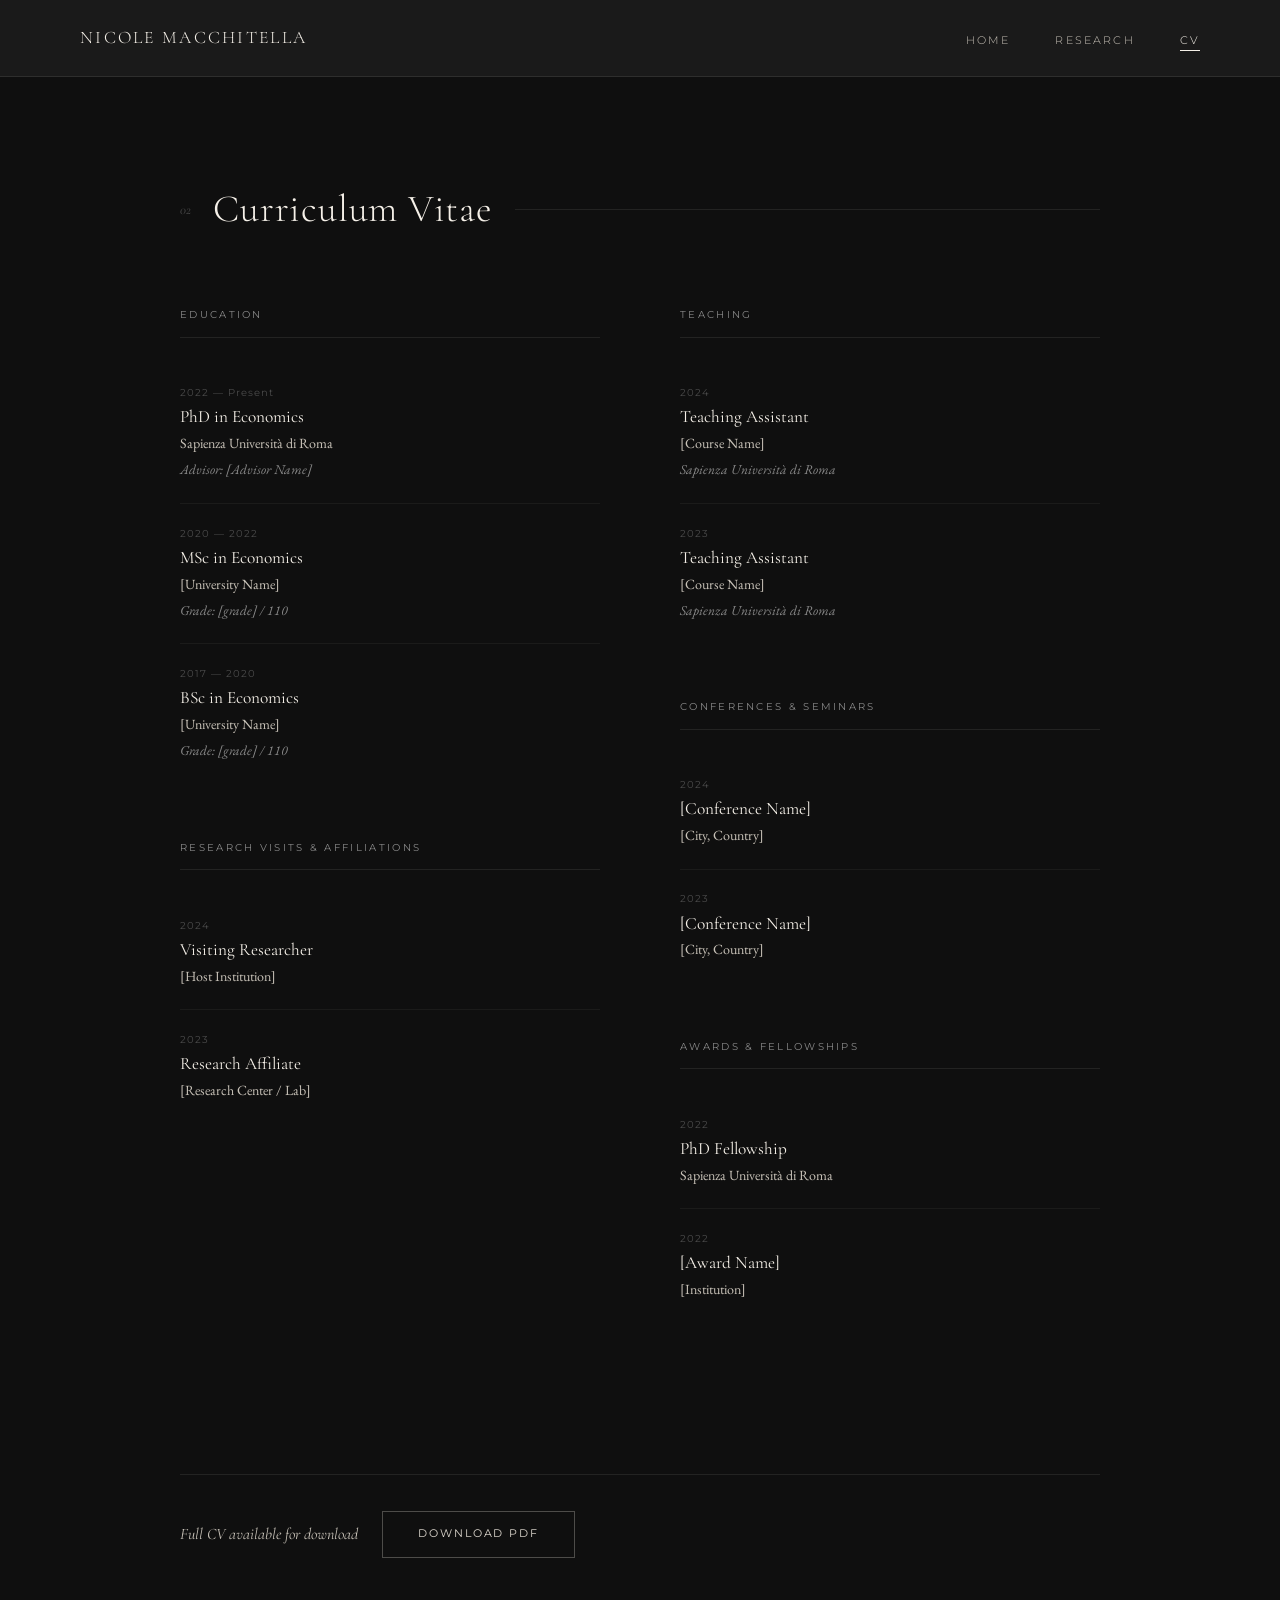
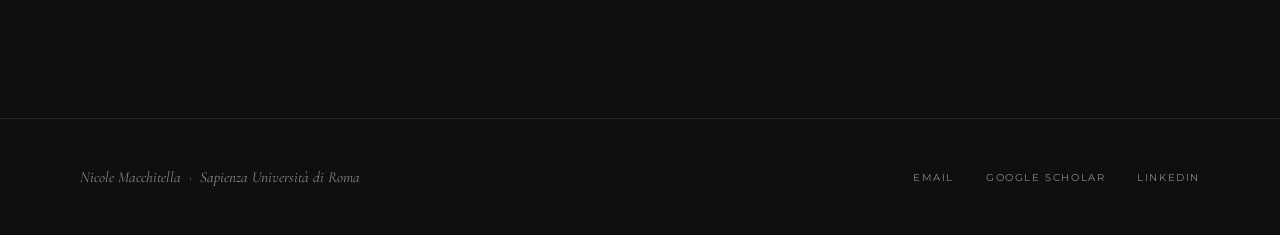
==== cv.html @ da09cc44 "Add files via upload" ====
<!DOCTYPE html>
<html lang="en">
<head>
  <meta charset="UTF-8"/>
  <meta name="viewport" content="width=device-width, initial-scale=1.0"/>
  <title>CV · Nicole Macchitella</title>
  <link rel="stylesheet" href="style.css"/>
  <style>
    .cv-layout {
      display: grid;
      grid-template-columns: 1fr 1fr;
      gap: 5rem;
    }

    .cv-block {
      margin-bottom: 3.5rem;
    }

    .cv-block-title {
      font-family: 'Montserrat', sans-serif;
      font-size: 0.6rem;
      letter-spacing: 0.24em;
      text-transform: uppercase;
      color: var(--grey-text);
      margin-bottom: 1.6rem;
      padding-bottom: 0.8rem;
      border-bottom: 1px solid var(--border);
    }

    .cv-entry {
      padding: 1.3rem 0;
      border-bottom: 1px solid var(--border-light);
    }
    .cv-entry:last-child { border-bottom: none; }

    .cv-entry-year {
      font-family: 'Montserrat', sans-serif;
      font-size: 0.62rem;
      color: var(--grey-mid);
      letter-spacing: 0.1em;
      margin-bottom: 0.3rem;
    }

    .cv-entry-title {
      font-family: 'Cormorant Garamond', serif;
      font-size: 1.08rem;
      color: var(--ivory);
      font-weight: 400;
      line-height: 1.3;
    }

    .cv-entry-sub {
      font-size: 0.88rem;
      color: var(--ivory-faint);
      margin-top: 0.15rem;
    }

    .cv-entry-detail {
      font-size: 0.85rem;
      color: var(--grey-text);
      margin-top: 0.15rem;
      font-style: italic;
    }

    .cv-download-bar {
      grid-column: 1 / -1;
      display: flex;
      align-items: center;
      gap: 1.5rem;
      padding: 2.2rem 0 0;
      border-top: 1px solid var(--border);
      margin-top: 1rem;
    }

    .cv-download-label {
      font-family: 'Cormorant Garamond', serif;
      font-size: 1rem;
      color: var(--ivory-faint);
      font-style: italic;
    }

    @media (max-width: 800px) {
      .cv-layout { grid-template-columns: 1fr; gap: 0; }
      .cv-download-bar { grid-column: 1; }
    }
  </style>
</head>
<body>

  <nav>
    <a class="nav-name" href="index.html">Nicole Macchitella</a>
    <ul class="nav-links">
      <li><a href="index.html">Home</a></li>
      <li><a href="research.html">Research</a></li>
      <li><a href="cv.html" class="active">CV</a></li>
    </ul>
  </nav>

  <div class="page">
    <div class="section fade-up">
      <div class="section-header">
        <span class="section-number">02</span>
        <h1 class="section-title">Curriculum Vitae</h1>
        <div class="section-line"></div>
      </div>

      <div class="cv-layout">

        <!-- LEFT COLUMN -->
        <div>
          <div class="cv-block">
            <p class="cv-block-title">Education</p>
            <div class="cv-entry">
              <p class="cv-entry-year">2022 — Present</p>
              <p class="cv-entry-title">PhD in Economics</p>
              <p class="cv-entry-sub">Sapienza Università di Roma</p>
              <p class="cv-entry-detail">Advisor: [Advisor Name]</p>
            </div>
            <div class="cv-entry">
              <p class="cv-entry-year">2020 — 2022</p>
              <p class="cv-entry-title">MSc in Economics</p>
              <p class="cv-entry-sub">[University Name]</p>
              <p class="cv-entry-detail">Grade: [grade] / 110</p>
            </div>
            <div class="cv-entry">
              <p class="cv-entry-year">2017 — 2020</p>
              <p class="cv-entry-title">BSc in Economics</p>
              <p class="cv-entry-sub">[University Name]</p>
              <p class="cv-entry-detail">Grade: [grade] / 110</p>
            </div>
          </div>

          <div class="cv-block">
            <p class="cv-block-title">Research Visits & Affiliations</p>
            <div class="cv-entry">
              <p class="cv-entry-year">2024</p>
              <p class="cv-entry-title">Visiting Researcher</p>
              <p class="cv-entry-sub">[Host Institution]</p>
            </div>
            <div class="cv-entry">
              <p class="cv-entry-year">2023</p>
              <p class="cv-entry-title">Research Affiliate</p>
              <p class="cv-entry-sub">[Research Center / Lab]</p>
            </div>
          </div>
        </div>

        <!-- RIGHT COLUMN -->
        <div>
          <div class="cv-block">
            <p class="cv-block-title">Teaching</p>
            <div class="cv-entry">
              <p class="cv-entry-year">2024</p>
              <p class="cv-entry-title">Teaching Assistant</p>
              <p class="cv-entry-sub">[Course Name]</p>
              <p class="cv-entry-detail">Sapienza Università di Roma</p>
            </div>
            <div class="cv-entry">
              <p class="cv-entry-year">2023</p>
              <p class="cv-entry-title">Teaching Assistant</p>
              <p class="cv-entry-sub">[Course Name]</p>
              <p class="cv-entry-detail">Sapienza Università di Roma</p>
            </div>
          </div>

          <div class="cv-block">
            <p class="cv-block-title">Conferences & Seminars</p>
            <div class="cv-entry">
              <p class="cv-entry-year">2024</p>
              <p class="cv-entry-title">[Conference Name]</p>
              <p class="cv-entry-sub">[City, Country]</p>
            </div>
            <div class="cv-entry">
              <p class="cv-entry-year">2023</p>
              <p class="cv-entry-title">[Conference Name]</p>
              <p class="cv-entry-sub">[City, Country]</p>
            </div>
          </div>

          <div class="cv-block">
            <p class="cv-block-title">Awards & Fellowships</p>
            <div class="cv-entry">
              <p class="cv-entry-year">2022</p>
              <p class="cv-entry-title">PhD Fellowship</p>
              <p class="cv-entry-sub">Sapienza Università di Roma</p>
            </div>
            <div class="cv-entry">
              <p class="cv-entry-year">2022</p>
              <p class="cv-entry-title">[Award Name]</p>
              <p class="cv-entry-sub">[Institution]</p>
            </div>
          </div>
        </div>

        <!-- DOWNLOAD BAR -->
        <div class="cv-download-bar">
          <span class="cv-download-label">Full CV available for download</span>
          <a class="btn btn-ghost" href="#">Download PDF</a>
        </div>

      </div>
    </div>
  </div>

  <footer>
    <p class="footer-left">Nicole Macchitella &nbsp;·&nbsp; Sapienza Università di Roma</p>
    <div class="footer-links">
      <a class="footer-link" href="mailto:nicole.macchitella@uniroma1.it">Email</a>
      <a class="footer-link" href="#" target="_blank">Google Scholar</a>
      <a class="footer-link" href="#" target="_blank">LinkedIn</a>
    </div>
  </footer>

</body>
</html>
---- style.css ----
@import url('https://fonts.googleapis.com/css2?family=EB+Garamond:ital,wght@0,400;0,500;1,400&family=Cormorant+Garamond:ital,wght@0,300;0,400;0,600;1,300;1,400&family=Montserrat:wght@300;400;500&display=swap');

*, *::before, *::after { box-sizing: border-box; margin: 0; padding: 0; }

:root {
  --bg:           #0f0f0f;
  --bg-raised:    #161616;
  --bg-card:      #1a1a1a;
  --border:       rgba(245,240,232,0.09);
  --border-light: rgba(245,240,232,0.05);
  --grey-dark:    #2c2c2c;
  --grey-mid:     #4a4a4a;
  --grey-text:    #888;
  --ivory-faint:  #c8c2b8;
  --ivory-dim:    #ddd7ce;
  --ivory:        #f5f0e8;
  --white:        #faf8f4;
}

html { scroll-behavior: smooth; }

body {
  background: var(--bg);
  color: var(--ivory);
  font-family: 'EB Garamond', serif;
  font-size: 18px;
  line-height: 1.75;
  min-height: 100vh;
}

/* ── NAV ── */
nav {
  position: fixed;
  top: 0; left: 0; right: 0;
  z-index: 100;
  display: flex;
  justify-content: space-between;
  align-items: center;
  padding: 1.4rem 5rem;
  background: rgba(28,28,28,0.94);
  backdrop-filter: blur(14px);
  border-bottom: 1px solid var(--border);
}

.nav-name {
  font-family: 'Cormorant Garamond', serif;
  font-weight: 300;
  font-size: 1.1rem;
  letter-spacing: 0.13em;
  text-transform: uppercase;
  color: var(--ivory);
  text-decoration: none;
}

.nav-links {
  display: flex;
  gap: 2.8rem;
  list-style: none;
}

.nav-links a {
  font-family: 'Montserrat', sans-serif;
  font-weight: 300;
  font-size: 0.68rem;
  letter-spacing: 0.2em;
  text-transform: uppercase;
  color: var(--ivory-faint);
  text-decoration: none;
  transition: color 0.25s;
  position: relative;
  padding-bottom: 2px;
}

.nav-links a::after {
  content: '';
  position: absolute;
  bottom: -2px; left: 0;
  width: 0; height: 1px;
  background: var(--ivory);
  transition: width 0.3s;
}

.nav-links a:hover,
.nav-links a.active { color: var(--ivory); }
.nav-links a:hover::after,
.nav-links a.active::after { width: 100%; }

/* ── PAGE WRAPPER ── */
.page {
  padding-top: 80px;
  min-height: 100vh;
}

/* ── SECTION ── */
.section {
  padding: 6rem 5rem;
  max-width: 1080px;
  margin: 0 auto;
}

.section-header {
  display: flex;
  align-items: center;
  gap: 1.4rem;
  margin-bottom: 4rem;
}

.section-number {
  font-family: 'Cormorant Garamond', serif;
  font-size: 0.85rem;
  color: var(--grey-mid);
  font-style: italic;
}

.section-title {
  font-family: 'Cormorant Garamond', serif;
  font-size: clamp(1.8rem, 3vw, 2.5rem);
  font-weight: 300;
  color: var(--ivory);
  letter-spacing: 0.02em;
}

.section-line {
  flex: 1;
  height: 1px;
  background: var(--border);
}

/* ── BUTTONS ── */
.btn {
  font-family: 'Montserrat', sans-serif;
  font-size: 0.66rem;
  font-weight: 400;
  letter-spacing: 0.18em;
  text-transform: uppercase;
  text-decoration: none;
  padding: 0.85rem 2.2rem;
  border: 1px solid;
  transition: all 0.28s;
  display: inline-block;
  cursor: pointer;
}

.btn-primary {
  background: var(--ivory);
  color: var(--bg);
  border-color: var(--ivory);
}
.btn-primary:hover {
  background: transparent;
  color: var(--ivory);
}

.btn-ghost {
  background: transparent;
  color: var(--ivory-dim);
  border-color: rgba(240,235,226,0.28);
}
.btn-ghost:hover {
  color: var(--ivory);
  border-color: var(--ivory);
}

/* ── FOOTER ── */
footer {
  border-top: 1px solid var(--border);
  padding: 2.8rem 5rem;
  display: flex;
  justify-content: space-between;
  align-items: center;
  margin-top: 4rem;
}

.footer-left {
  font-family: 'Cormorant Garamond', serif;
  font-size: 0.95rem;
  color: var(--grey-text);
  font-style: italic;
}

.footer-links {
  display: flex;
  gap: 2rem;
}

.footer-link {
  font-family: 'Montserrat', sans-serif;
  font-size: 0.62rem;
  letter-spacing: 0.16em;
  text-transform: uppercase;
  color: var(--grey-text);
  text-decoration: none;
  transition: color 0.25s;
}
.footer-link:hover { color: var(--ivory); }

/* ── ANIMATIONS ── */
@keyframes fadeUp {
  from { opacity: 0; transform: translateY(20px); }
  to   { opacity: 1; transform: translateY(0); }
}

.fade-up {
  animation: fadeUp 0.8s ease both;
}
.fade-up-2 { animation: fadeUp 0.8s 0.15s ease both; opacity: 0; }
.fade-up-3 { animation: fadeUp 0.8s 0.3s ease both; opacity: 0; }

/* ── RESPONSIVE ── */
@media (max-width: 800px) {
  nav { padding: 1.2rem 1.5rem; }
  .section { padding: 4rem 1.5rem; }
  footer { padding: 2.5rem 1.5rem; flex-direction: column; gap: 1.2rem; text-align: center; }
}
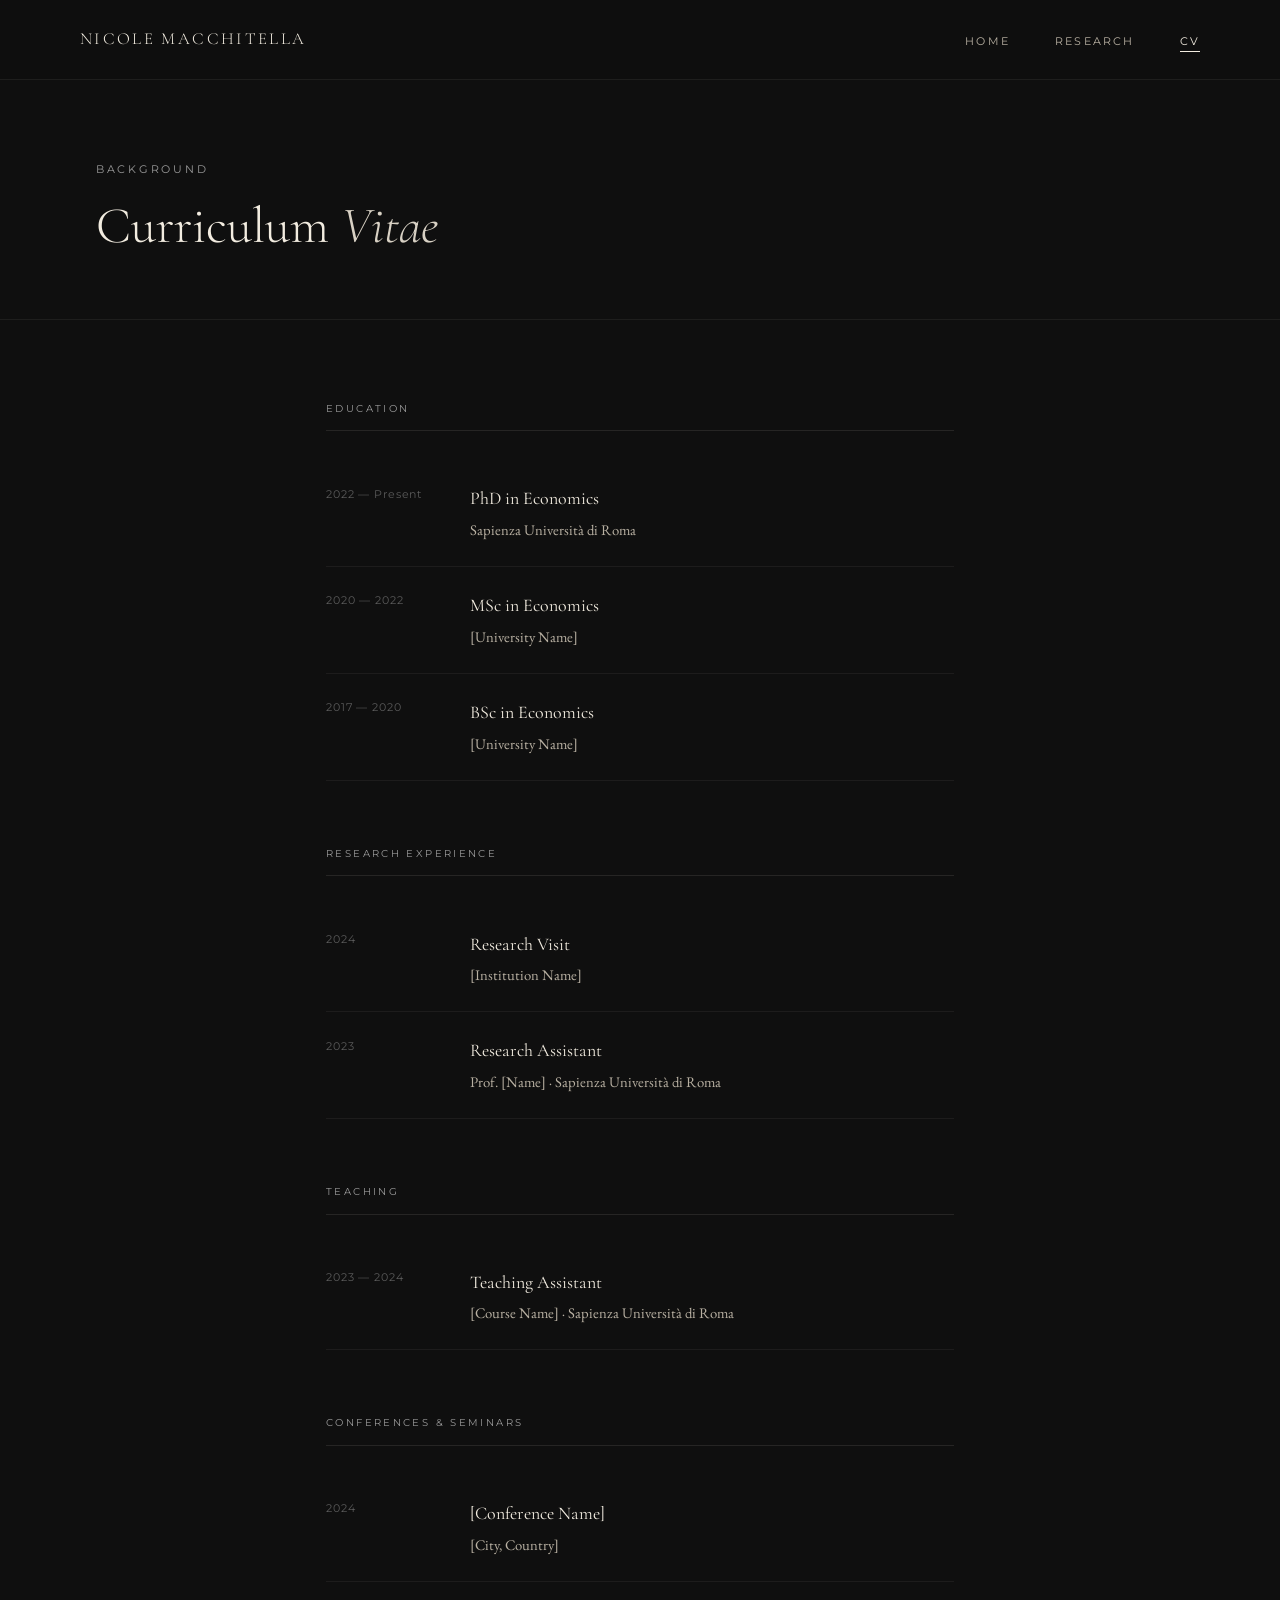
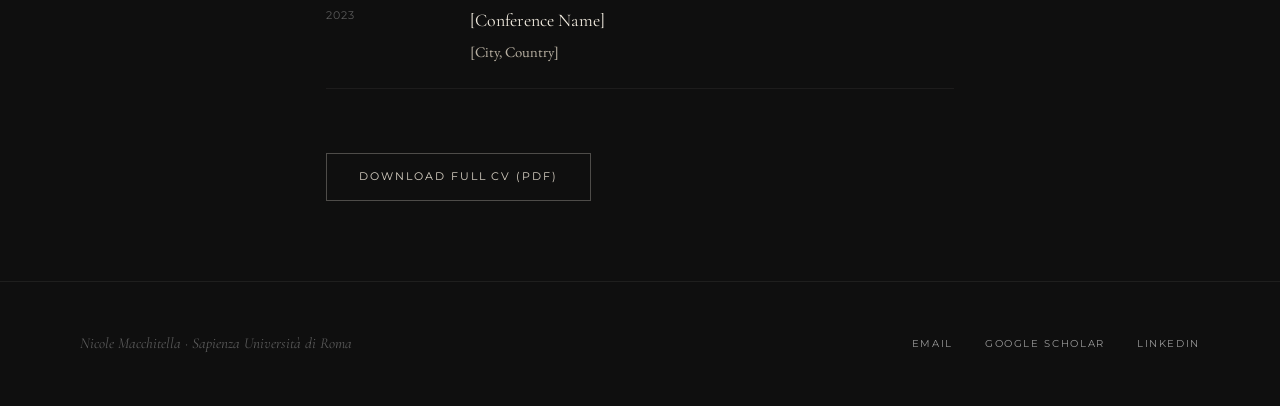
==== commit f80f6b52: "Add files via upload" ====
--- a/cv.html
+++ b/cv.html
@@ -4,86 +4,8 @@
   <meta charset="UTF-8"/>
   <meta name="viewport" content="width=device-width, initial-scale=1.0"/>
   <title>CV · Nicole Macchitella</title>
+  <link href="https://fonts.googleapis.com/css2?family=EB+Garamond:ital,wght@0,400;0,500;1,400&family=Cormorant+Garamond:ital,wght@0,300;0,400;1,300;1,400&family=Montserrat:wght@300;400;500&display=swap" rel="stylesheet"/>
   <link rel="stylesheet" href="style.css"/>
-  <style>
-    .cv-layout {
-      display: grid;
-      grid-template-columns: 1fr 1fr;
-      gap: 5rem;
-    }
-
-    .cv-block {
-      margin-bottom: 3.5rem;
-    }
-
-    .cv-block-title {
-      font-family: 'Montserrat', sans-serif;
-      font-size: 0.6rem;
-      letter-spacing: 0.24em;
-      text-transform: uppercase;
-      color: var(--grey-text);
-      margin-bottom: 1.6rem;
-      padding-bottom: 0.8rem;
-      border-bottom: 1px solid var(--border);
-    }
-
-    .cv-entry {
-      padding: 1.3rem 0;
-      border-bottom: 1px solid var(--border-light);
-    }
-    .cv-entry:last-child { border-bottom: none; }
-
-    .cv-entry-year {
-      font-family: 'Montserrat', sans-serif;
-      font-size: 0.62rem;
-      color: var(--grey-mid);
-      letter-spacing: 0.1em;
-      margin-bottom: 0.3rem;
-    }
-
-    .cv-entry-title {
-      font-family: 'Cormorant Garamond', serif;
-      font-size: 1.08rem;
-      color: var(--ivory);
-      font-weight: 400;
-      line-height: 1.3;
-    }
-
-    .cv-entry-sub {
-      font-size: 0.88rem;
-      color: var(--ivory-faint);
-      margin-top: 0.15rem;
-    }
-
-    .cv-entry-detail {
-      font-size: 0.85rem;
-      color: var(--grey-text);
-      margin-top: 0.15rem;
-      font-style: italic;
-    }
-
-    .cv-download-bar {
-      grid-column: 1 / -1;
-      display: flex;
-      align-items: center;
-      gap: 1.5rem;
-      padding: 2.2rem 0 0;
-      border-top: 1px solid var(--border);
-      margin-top: 1rem;
-    }
-
-    .cv-download-label {
-      font-family: 'Cormorant Garamond', serif;
-      font-size: 1rem;
-      color: var(--ivory-faint);
-      font-style: italic;
-    }
-
-    @media (max-width: 800px) {
-      .cv-layout { grid-template-columns: 1fr; gap: 0; }
-      .cv-download-bar { grid-column: 1; }
-    }
-  </style>
 </head>
 <body>
 
@@ -97,115 +19,106 @@
   </nav>
 
   <div class="page">
-    <div class="section fade-up">
-      <div class="section-header">
-        <span class="section-number">02</span>
-        <h1 class="section-title">Curriculum Vitae</h1>
-        <div class="section-line"></div>
+
+    <div class="page-hero">
+      <p class="page-tag">Background</p>
+      <h1 class="page-title">Curriculum <em>Vitae</em></h1>
+    </div>
+
+    <div class="content">
+
+      <!-- Education -->
+      <div class="cv-section">
+        <p class="cv-section-title">Education</p>
+
+        <div class="cv-entry">
+          <span class="cv-year">2022 — Present</span>
+          <div>
+            <p class="cv-entry-title">PhD in Economics</p>
+            <p class="cv-entry-sub">Sapienza Università di Roma</p>
+          </div>
+        </div>
+        <div class="cv-entry">
+          <span class="cv-year">2020 — 2022</span>
+          <div>
+            <p class="cv-entry-title">MSc in Economics</p>
+            <p class="cv-entry-sub">[University Name]</p>
+          </div>
+        </div>
+        <div class="cv-entry">
+          <span class="cv-year">2017 — 2020</span>
+          <div>
+            <p class="cv-entry-title">BSc in Economics</p>
+            <p class="cv-entry-sub">[University Name]</p>
+          </div>
+        </div>
       </div>
 
-      <div class="cv-layout">
+      <!-- Research Experience -->
+      <div class="cv-section">
+        <p class="cv-section-title">Research Experience</p>
 
-        <!-- LEFT COLUMN -->
-        <div>
-          <div class="cv-block">
-            <p class="cv-block-title">Education</p>
-            <div class="cv-entry">
-              <p class="cv-entry-year">2022 — Present</p>
-              <p class="cv-entry-title">PhD in Economics</p>
-              <p class="cv-entry-sub">Sapienza Università di Roma</p>
-              <p class="cv-entry-detail">Advisor: [Advisor Name]</p>
-            </div>
-            <div class="cv-entry">
-              <p class="cv-entry-year">2020 — 2022</p>
-              <p class="cv-entry-title">MSc in Economics</p>
-              <p class="cv-entry-sub">[University Name]</p>
-              <p class="cv-entry-detail">Grade: [grade] / 110</p>
-            </div>
-            <div class="cv-entry">
-              <p class="cv-entry-year">2017 — 2020</p>
-              <p class="cv-entry-title">BSc in Economics</p>
-              <p class="cv-entry-sub">[University Name]</p>
-              <p class="cv-entry-detail">Grade: [grade] / 110</p>
-            </div>
-          </div>
-
-          <div class="cv-block">
-            <p class="cv-block-title">Research Visits & Affiliations</p>
-            <div class="cv-entry">
-              <p class="cv-entry-year">2024</p>
-              <p class="cv-entry-title">Visiting Researcher</p>
-              <p class="cv-entry-sub">[Host Institution]</p>
-            </div>
-            <div class="cv-entry">
-              <p class="cv-entry-year">2023</p>
-              <p class="cv-entry-title">Research Affiliate</p>
-              <p class="cv-entry-sub">[Research Center / Lab]</p>
-            </div>
+        <div class="cv-entry">
+          <span class="cv-year">2024</span>
+          <div>
+            <p class="cv-entry-title">Research Visit</p>
+            <p class="cv-entry-sub">[Institution Name]</p>
           </div>
         </div>
-
-        <!-- RIGHT COLUMN -->
-        <div>
-          <div class="cv-block">
-            <p class="cv-block-title">Teaching</p>
-            <div class="cv-entry">
-              <p class="cv-entry-year">2024</p>
-              <p class="cv-entry-title">Teaching Assistant</p>
-              <p class="cv-entry-sub">[Course Name]</p>
-              <p class="cv-entry-detail">Sapienza Università di Roma</p>
-            </div>
-            <div class="cv-entry">
-              <p class="cv-entry-year">2023</p>
-              <p class="cv-entry-title">Teaching Assistant</p>
-              <p class="cv-entry-sub">[Course Name]</p>
-              <p class="cv-entry-detail">Sapienza Università di Roma</p>
-            </div>
-          </div>
-
-          <div class="cv-block">
-            <p class="cv-block-title">Conferences & Seminars</p>
-            <div class="cv-entry">
-              <p class="cv-entry-year">2024</p>
-              <p class="cv-entry-title">[Conference Name]</p>
-              <p class="cv-entry-sub">[City, Country]</p>
-            </div>
-            <div class="cv-entry">
-              <p class="cv-entry-year">2023</p>
-              <p class="cv-entry-title">[Conference Name]</p>
-              <p class="cv-entry-sub">[City, Country]</p>
-            </div>
-          </div>
-
-          <div class="cv-block">
-            <p class="cv-block-title">Awards & Fellowships</p>
-            <div class="cv-entry">
-              <p class="cv-entry-year">2022</p>
-              <p class="cv-entry-title">PhD Fellowship</p>
-              <p class="cv-entry-sub">Sapienza Università di Roma</p>
-            </div>
-            <div class="cv-entry">
-              <p class="cv-entry-year">2022</p>
-              <p class="cv-entry-title">[Award Name]</p>
-              <p class="cv-entry-sub">[Institution]</p>
-            </div>
+        <div class="cv-entry">
+          <span class="cv-year">2023</span>
+          <div>
+            <p class="cv-entry-title">Research Assistant</p>
+            <p class="cv-entry-sub">Prof. [Name] · Sapienza Università di Roma</p>
           </div>
         </div>
+      </div>
 
-        <!-- DOWNLOAD BAR -->
-        <div class="cv-download-bar">
-          <span class="cv-download-label">Full CV available for download</span>
-          <a class="btn btn-ghost" href="#">Download PDF</a>
+      <!-- Teaching -->
+      <div class="cv-section">
+        <p class="cv-section-title">Teaching</p>
+
+        <div class="cv-entry">
+          <span class="cv-year">2023 — 2024</span>
+          <div>
+            <p class="cv-entry-title">Teaching Assistant</p>
+            <p class="cv-entry-sub">[Course Name] · Sapienza Università di Roma</p>
+          </div>
         </div>
+      </div>
 
+      <!-- Conferences -->
+      <div class="cv-section">
+        <p class="cv-section-title">Conferences & Seminars</p>
+
+        <div class="cv-entry">
+          <span class="cv-year">2024</span>
+          <div>
+            <p class="cv-entry-title">[Conference Name]</p>
+            <p class="cv-entry-sub">[City, Country]</p>
+          </div>
+        </div>
+        <div class="cv-entry">
+          <span class="cv-year">2023</span>
+          <div>
+            <p class="cv-entry-title">[Conference Name]</p>
+            <p class="cv-entry-sub">[City, Country]</p>
+          </div>
+        </div>
       </div>
+
+      <!-- Download -->
+      <div class="cv-download">
+        <a class="btn btn-ghost" href="#">Download Full CV (PDF)</a>
+      </div>
+
     </div>
   </div>
 
   <footer>
-    <p class="footer-left">Nicole Macchitella &nbsp;·&nbsp; Sapienza Università di Roma</p>
+    <p class="footer-copy">Nicole Macchitella · Sapienza Università di Roma</p>
     <div class="footer-links">
-      <a class="footer-link" href="mailto:nicole.macchitella@uniroma1.it">Email</a>
+      <a class="footer-link" href="mailto:name.surname@uniroma1.it">Email</a>
       <a class="footer-link" href="#" target="_blank">Google Scholar</a>
       <a class="footer-link" href="#" target="_blank">LinkedIn</a>
     </div>
--- a/style.css
+++ b/style.css
@@ -1,30 +1,25 @@
-@import url('https://fonts.googleapis.com/css2?family=EB+Garamond:ital,wght@0,400;0,500;1,400&family=Cormorant+Garamond:ital,wght@0,300;0,400;0,600;1,300;1,400&family=Montserrat:wght@300;400;500&display=swap');
-
 *, *::before, *::after { box-sizing: border-box; margin: 0; padding: 0; }
 
 :root {
-  --bg:           #0f0f0f;
-  --bg-raised:    #161616;
-  --bg-card:      #1a1a1a;
-  --border:       rgba(245,240,232,0.09);
-  --border-light: rgba(245,240,232,0.05);
-  --grey-dark:    #2c2c2c;
-  --grey-mid:     #4a4a4a;
-  --grey-text:    #888;
-  --ivory-faint:  #c8c2b8;
-  --ivory-dim:    #ddd7ce;
-  --ivory:        #f5f0e8;
-  --white:        #faf8f4;
+  --black: #0f0f0f;
+  --dark: #161616;
+  --mid: #2a2a2a;
+  --grey: #5a5a5a;
+  --light-grey: #999;
+  --ivory: #f2ece0;
+  --ivory-dim: #d8d1c4;
+  --ivory-faint: #b8b0a2;
+  --white: #faf8f4;
 }
 
 html { scroll-behavior: smooth; }
 
 body {
-  background: var(--bg);
-  color: var(--ivory);
+  background: var(--black);
+  color: var(--ivory-dim);
   font-family: 'EB Garamond', serif;
-  font-size: 18px;
-  line-height: 1.75;
+  font-size: 19px;
+  line-height: 1.8;
   min-height: 100vh;
 }
 
@@ -37,16 +32,16 @@
   justify-content: space-between;
   align-items: center;
   padding: 1.4rem 5rem;
-  background: rgba(28,28,28,0.94);
+  background: rgba(15,15,15,0.95);
   backdrop-filter: blur(14px);
-  border-bottom: 1px solid var(--border);
+  border-bottom: 1px solid rgba(242,236,224,0.07);
 }
 
 .nav-name {
   font-family: 'Cormorant Garamond', serif;
   font-weight: 300;
-  font-size: 1.1rem;
-  letter-spacing: 0.13em;
+  font-size: 1.05rem;
+  letter-spacing: 0.14em;
   text-transform: uppercase;
   color: var(--ivory);
   text-decoration: none;
@@ -60,21 +55,20 @@
 
 .nav-links a {
   font-family: 'Montserrat', sans-serif;
-  font-weight: 300;
-  font-size: 0.68rem;
+  font-weight: 400;
+  font-size: 0.7rem;
   letter-spacing: 0.2em;
   text-transform: uppercase;
   color: var(--ivory-faint);
   text-decoration: none;
   transition: color 0.25s;
   position: relative;
-  padding-bottom: 2px;
 }
 
 .nav-links a::after {
   content: '';
   position: absolute;
-  bottom: -2px; left: 0;
+  bottom: -4px; left: 0;
   width: 0; height: 1px;
   background: var(--ivory);
   transition: width 0.3s;
@@ -91,50 +85,91 @@
   min-height: 100vh;
 }
 
-/* ── SECTION ── */
-.section {
-  padding: 6rem 5rem;
-  max-width: 1080px;
-  margin: 0 auto;
-}
-
-.section-header {
-  display: flex;
-  align-items: center;
-  gap: 1.4rem;
-  margin-bottom: 4rem;
-}
-
-.section-number {
-  font-family: 'Cormorant Garamond', serif;
-  font-size: 0.85rem;
-  color: var(--grey-mid);
+/* ── HERO (index only) ── */
+.hero {
+  display: grid;
+  grid-template-columns: 1fr 1fr;
+  min-height: calc(100vh - 80px);
+}
+
+.hero-left {
+  display: flex;
+  flex-direction: column;
+  justify-content: center;
+  padding: 5rem 4rem 5rem 6rem;
+  animation: fadeUp 0.9s ease both;
+}
+
+.hero-tag {
+  font-family: 'Montserrat', sans-serif;
+  font-size: 0.68rem;
+  font-weight: 400;
+  letter-spacing: 0.24em;
+  text-transform: uppercase;
+  color: var(--light-grey);
+  margin-bottom: 1.6rem;
+}
+
+.hero-name {
+  font-family: 'Cormorant Garamond', serif;
+  font-size: clamp(3rem, 4.5vw, 4.4rem);
+  font-weight: 300;
+  line-height: 1.08;
+  color: var(--ivory);
+  margin-bottom: 0.2rem;
+}
+
+.hero-name em {
   font-style: italic;
-}
-
-.section-title {
-  font-family: 'Cormorant Garamond', serif;
-  font-size: clamp(1.8rem, 3vw, 2.5rem);
-  font-weight: 300;
-  color: var(--ivory);
-  letter-spacing: 0.02em;
-}
-
-.section-line {
-  flex: 1;
+  color: var(--ivory-dim);
+}
+
+.hero-divider {
+  width: 44px;
   height: 1px;
-  background: var(--border);
-}
-
-/* ── BUTTONS ── */
+  background: var(--ivory-faint);
+  margin: 2rem 0;
+}
+
+.hero-bio {
+  font-size: 1.08rem;
+  color: var(--ivory-dim);
+  max-width: 420px;
+  margin-bottom: 1.8rem;
+  line-height: 1.85;
+}
+
+.hero-affiliation {
+  font-family: 'Montserrat', sans-serif;
+  font-size: 0.7rem;
+  letter-spacing: 0.14em;
+  color: var(--light-grey);
+  text-transform: uppercase;
+}
+
+.hero-affiliation a {
+  color: var(--ivory-faint);
+  text-decoration: none;
+  border-bottom: 1px solid rgba(242,236,224,0.25);
+  transition: color 0.25s, border-color 0.25s;
+}
+.hero-affiliation a:hover { color: var(--ivory); border-color: var(--ivory); }
+
+.hero-cta {
+  display: flex;
+  gap: 1.2rem;
+  margin-top: 2.8rem;
+  flex-wrap: wrap;
+}
+
 .btn {
   font-family: 'Montserrat', sans-serif;
-  font-size: 0.66rem;
+  font-size: 0.68rem;
   font-weight: 400;
   letter-spacing: 0.18em;
   text-transform: uppercase;
   text-decoration: none;
-  padding: 0.85rem 2.2rem;
+  padding: 0.85rem 2rem;
   border: 1px solid;
   transition: all 0.28s;
   display: inline-block;
@@ -143,38 +178,241 @@
 
 .btn-primary {
   background: var(--ivory);
-  color: var(--bg);
+  color: var(--black);
   border-color: var(--ivory);
 }
-.btn-primary:hover {
-  background: transparent;
-  color: var(--ivory);
-}
+.btn-primary:hover { background: transparent; color: var(--ivory); }
 
 .btn-ghost {
   background: transparent;
   color: var(--ivory-dim);
-  border-color: rgba(240,235,226,0.28);
-}
-.btn-ghost:hover {
-  color: var(--ivory);
-  border-color: var(--ivory);
-}
+  border-color: rgba(242,236,224,0.28);
+}
+.btn-ghost:hover { color: var(--ivory); border-color: var(--ivory); }
+
+.hero-right {
+  display: flex;
+  align-items: center;
+  justify-content: center;
+  padding: 5rem 6rem 5rem 2rem;
+  animation: fadeUp 0.9s 0.15s ease both;
+  opacity: 0;
+}
+
+.info-card {
+  border: 1px solid rgba(242,236,224,0.1);
+  padding: 2.8rem;
+  background: rgba(255,255,255,0.02);
+  width: 100%;
+  max-width: 340px;
+}
+
+.info-card-label {
+  font-family: 'Montserrat', sans-serif;
+  font-size: 0.6rem;
+  letter-spacing: 0.24em;
+  text-transform: uppercase;
+  color: var(--light-grey);
+  margin-bottom: 1.4rem;
+}
+
+.info-item {
+  padding: 1rem 0;
+  border-bottom: 1px solid rgba(242,236,224,0.07);
+  display: flex;
+  gap: 1rem;
+  align-items: flex-start;
+}
+.info-item:last-child { border-bottom: none; }
+
+.info-dot {
+  width: 4px; height: 4px;
+  border-radius: 50%;
+  background: var(--ivory-faint);
+  margin-top: 0.65rem;
+  flex-shrink: 0;
+}
+
+.info-text {
+  font-size: 0.97rem;
+  color: var(--ivory-dim);
+  line-height: 1.5;
+}
+
+.info-text strong {
+  display: block;
+  color: var(--ivory);
+  font-weight: 500;
+  font-size: 0.88rem;
+  font-family: 'Montserrat', sans-serif;
+  letter-spacing: 0.05em;
+  margin-bottom: 0.2rem;
+}
+
+/* ── INNER PAGE HERO ── */
+.page-hero {
+  padding: 5rem 6rem 4rem;
+  border-bottom: 1px solid rgba(242,236,224,0.07);
+  animation: fadeUp 0.8s ease both;
+}
+
+.page-tag {
+  font-family: 'Montserrat', sans-serif;
+  font-size: 0.66rem;
+  letter-spacing: 0.26em;
+  text-transform: uppercase;
+  color: var(--light-grey);
+  margin-bottom: 1.2rem;
+}
+
+.page-title {
+  font-family: 'Cormorant Garamond', serif;
+  font-size: clamp(2.4rem, 4vw, 3.6rem);
+  font-weight: 300;
+  color: var(--ivory);
+  line-height: 1.1;
+}
+
+.page-title em { font-style: italic; color: var(--ivory-dim); }
+
+/* ── CONTENT AREA ── */
+.content {
+  max-width: 820px;
+  margin: 0 auto;
+  padding: 5rem 6rem;
+  animation: fadeUp 0.8s 0.1s ease both;
+  opacity: 0;
+}
+
+/* ── RESEARCH ── */
+.research-intro {
+  font-size: 1.08rem;
+  color: var(--ivory-dim);
+  margin-bottom: 3.5rem;
+  font-style: italic;
+  line-height: 1.85;
+  border-left: 2px solid rgba(242,236,224,0.15);
+  padding-left: 1.5rem;
+}
+
+.papers-group { margin-bottom: 3.5rem; }
+
+.papers-group-title {
+  font-family: 'Montserrat', sans-serif;
+  font-size: 0.62rem;
+  letter-spacing: 0.24em;
+  text-transform: uppercase;
+  color: var(--light-grey);
+  margin-bottom: 1.5rem;
+  padding-bottom: 0.8rem;
+  border-bottom: 1px solid rgba(242,236,224,0.1);
+}
+
+.paper {
+  padding: 2rem 0;
+  border-bottom: 1px solid rgba(242,236,224,0.07);
+  display: grid;
+  grid-template-columns: 56px 1fr;
+  gap: 2rem;
+}
+
+.paper-year {
+  font-family: 'Montserrat', sans-serif;
+  font-size: 0.66rem;
+  color: var(--grey);
+  letter-spacing: 0.08em;
+  padding-top: 0.25rem;
+}
+
+.paper-title {
+  font-family: 'Cormorant Garamond', serif;
+  font-size: 1.22rem;
+  font-weight: 400;
+  color: var(--ivory);
+  margin-bottom: 0.5rem;
+  line-height: 1.35;
+}
+
+.paper-desc {
+  font-size: 0.95rem;
+  color: var(--ivory-faint);
+  line-height: 1.75;
+  margin-bottom: 0.8rem;
+}
+
+.paper-links { display: flex; gap: 1.4rem; }
+
+.paper-link {
+  font-family: 'Montserrat', sans-serif;
+  font-size: 0.62rem;
+  letter-spacing: 0.16em;
+  text-transform: uppercase;
+  color: var(--light-grey);
+  text-decoration: none;
+  border-bottom: 1px solid rgba(153,153,153,0.35);
+  transition: color 0.25s, border-color 0.25s;
+}
+.paper-link:hover { color: var(--ivory); border-color: var(--ivory); }
+
+/* ── CV ── */
+.cv-section { margin-bottom: 4rem; }
+
+.cv-section-title {
+  font-family: 'Montserrat', sans-serif;
+  font-size: 0.62rem;
+  letter-spacing: 0.24em;
+  text-transform: uppercase;
+  color: var(--light-grey);
+  margin-bottom: 1.8rem;
+  padding-bottom: 0.8rem;
+  border-bottom: 1px solid rgba(242,236,224,0.1);
+}
+
+.cv-entry {
+  display: grid;
+  grid-template-columns: 120px 1fr;
+  gap: 1.5rem;
+  padding: 1.4rem 0;
+  border-bottom: 1px solid rgba(242,236,224,0.06);
+}
+
+.cv-year {
+  font-family: 'Montserrat', sans-serif;
+  font-size: 0.68rem;
+  color: var(--grey);
+  letter-spacing: 0.08em;
+  padding-top: 0.2rem;
+  line-height: 1.5;
+}
+
+.cv-entry-title {
+  font-family: 'Cormorant Garamond', serif;
+  font-size: 1.12rem;
+  color: var(--ivory);
+  font-weight: 400;
+  margin-bottom: 0.15rem;
+}
+
+.cv-entry-sub {
+  font-size: 0.92rem;
+  color: var(--ivory-faint);
+}
+
+.cv-download { margin-top: 3.5rem; }
 
 /* ── FOOTER ── */
 footer {
-  border-top: 1px solid var(--border);
-  padding: 2.8rem 5rem;
+  padding: 3rem 5rem;
+  border-top: 1px solid rgba(242,236,224,0.07);
   display: flex;
   justify-content: space-between;
   align-items: center;
-  margin-top: 4rem;
-}
-
-.footer-left {
+}
+
+.footer-copy {
   font-family: 'Cormorant Garamond', serif;
   font-size: 0.95rem;
-  color: var(--grey-text);
+  color: var(--grey);
   font-style: italic;
 }
 
@@ -185,30 +423,36 @@
 
 .footer-link {
   font-family: 'Montserrat', sans-serif;
-  font-size: 0.62rem;
+  font-size: 0.64rem;
   letter-spacing: 0.16em;
   text-transform: uppercase;
-  color: var(--grey-text);
+  color: var(--light-grey);
   text-decoration: none;
   transition: color 0.25s;
 }
 .footer-link:hover { color: var(--ivory); }
 
-/* ── ANIMATIONS ── */
+/* ── ANIMATION ── */
 @keyframes fadeUp {
   from { opacity: 0; transform: translateY(20px); }
   to   { opacity: 1; transform: translateY(0); }
 }
 
-.fade-up {
-  animation: fadeUp 0.8s ease both;
-}
-.fade-up-2 { animation: fadeUp 0.8s 0.15s ease both; opacity: 0; }
-.fade-up-3 { animation: fadeUp 0.8s 0.3s ease both; opacity: 0; }
-
 /* ── RESPONSIVE ── */
-@media (max-width: 800px) {
-  nav { padding: 1.2rem 1.5rem; }
-  .section { padding: 4rem 1.5rem; }
-  footer { padding: 2.5rem 1.5rem; flex-direction: column; gap: 1.2rem; text-align: center; }
-}
+@media (max-width: 860px) {
+  nav { padding: 1.2rem 1.8rem; }
+  .nav-links { gap: 1.6rem; }
+
+  .hero { grid-template-columns: 1fr; }
+  .hero-left { padding: 4rem 2rem 2rem; }
+  .hero-right { padding: 2rem; justify-content: flex-start; }
+  .info-card { max-width: 100%; }
+
+  .page-hero { padding: 4rem 2rem 3rem; }
+  .content { padding: 3.5rem 2rem; }
+
+  .paper { grid-template-columns: 1fr; gap: 0.5rem; }
+  .cv-entry { grid-template-columns: 1fr; gap: 0.3rem; }
+
+  footer { flex-direction: column; gap: 1.4rem; padding: 2.5rem 2rem; text-align: center; }
+}
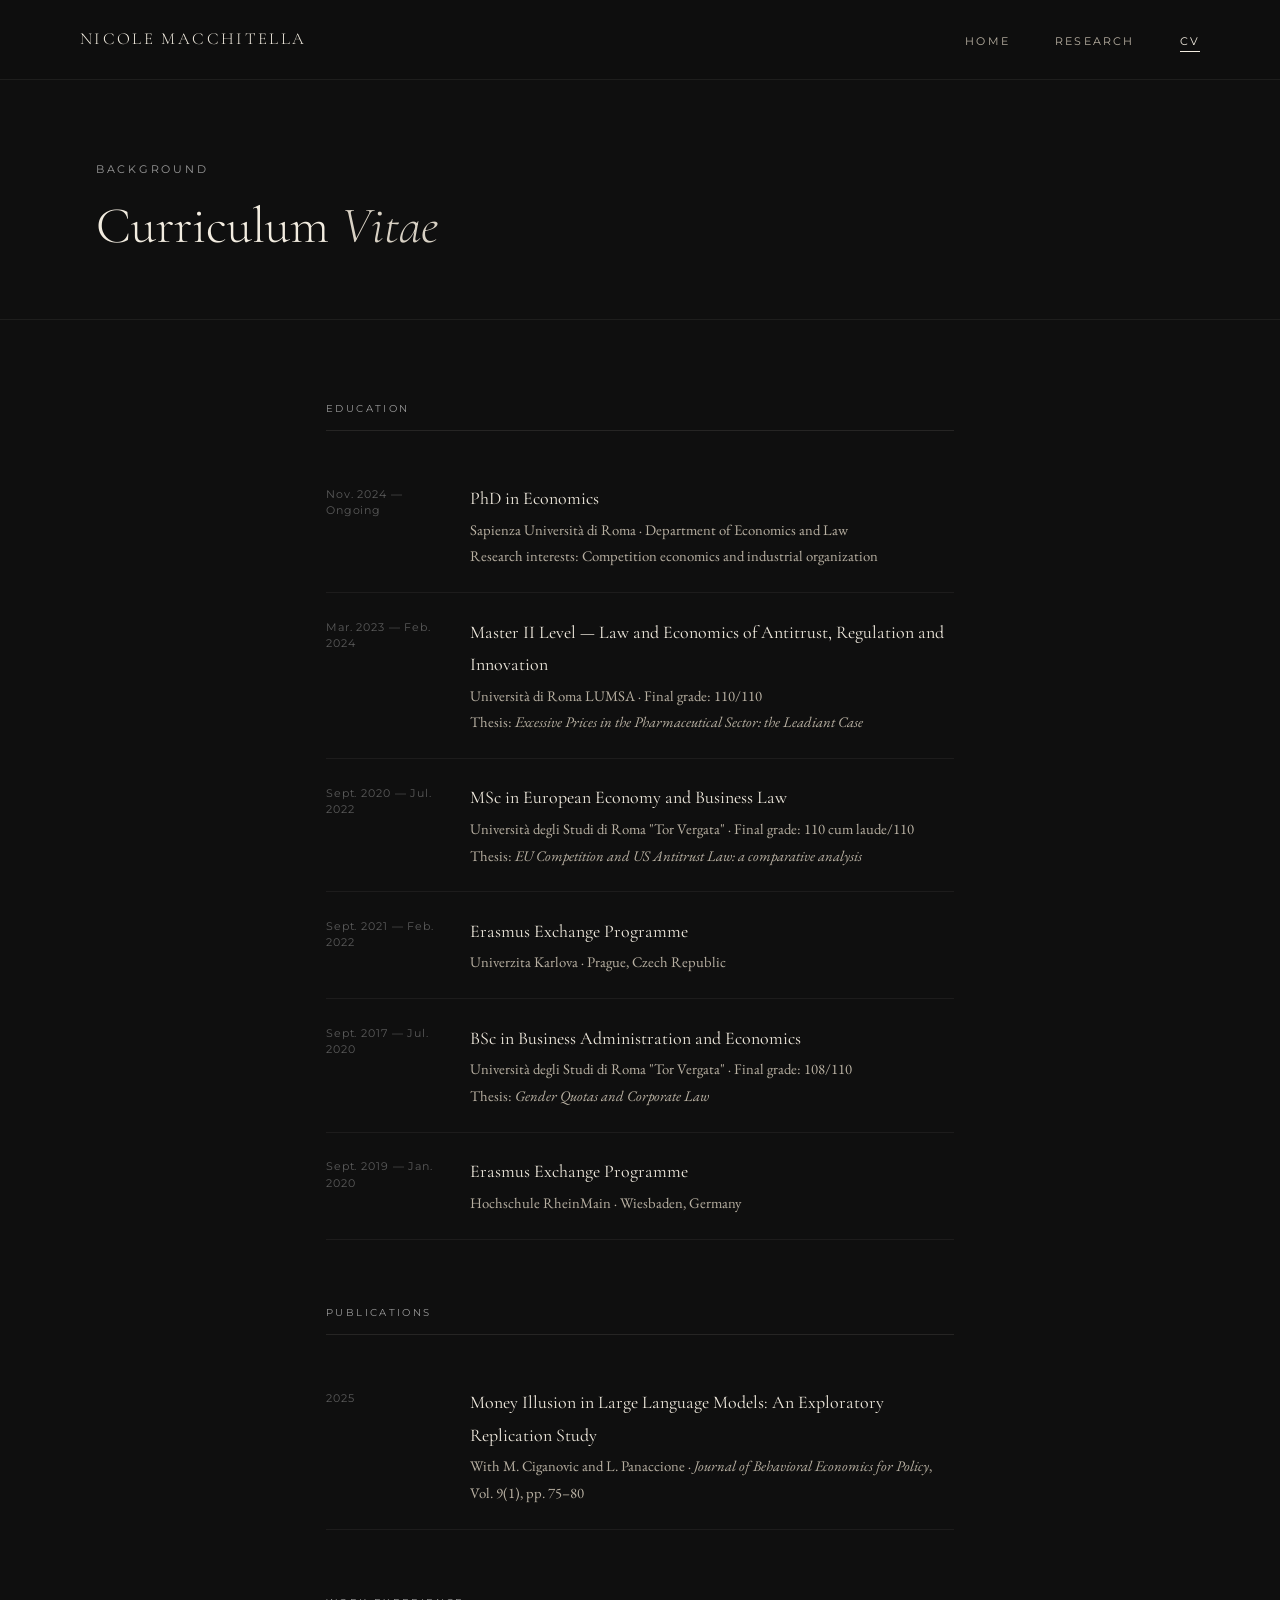
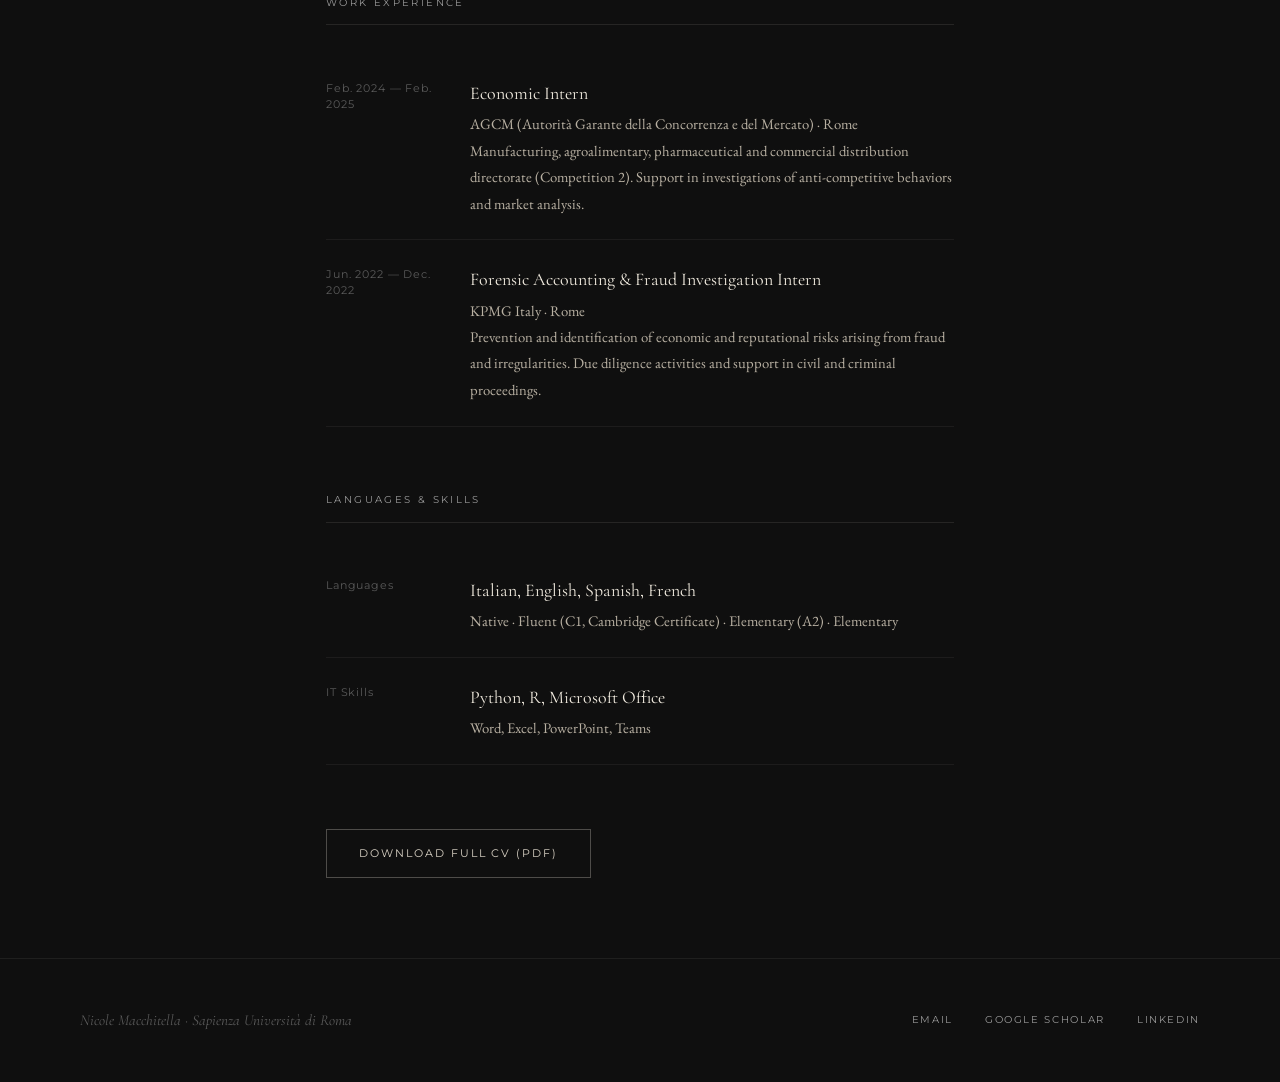
==== commit 5d67d9c9: "Add files via upload" ====
--- a/cv.html
+++ b/cv.html
@@ -32,77 +32,110 @@
         <p class="cv-section-title">Education</p>
 
         <div class="cv-entry">
-          <span class="cv-year">2022 — Present</span>
+          <span class="cv-year">Nov. 2024 — Ongoing</span>
           <div>
             <p class="cv-entry-title">PhD in Economics</p>
-            <p class="cv-entry-sub">Sapienza Università di Roma</p>
+            <p class="cv-entry-sub">Sapienza Università di Roma · Department of Economics and Law<br>Research interests: Competition economics and industrial organization</p>
           </div>
         </div>
+
         <div class="cv-entry">
-          <span class="cv-year">2020 — 2022</span>
+          <span class="cv-year">Mar. 2023 — Feb. 2024</span>
           <div>
-            <p class="cv-entry-title">MSc in Economics</p>
-            <p class="cv-entry-sub">[University Name]</p>
+            <p class="cv-entry-title">Master II Level — Law and Economics of Antitrust, Regulation and Innovation</p>
+            <p class="cv-entry-sub">Università di Roma LUMSA · Final grade: 110/110<br>
+            Thesis: <em>Excessive Prices in the Pharmaceutical Sector: the Leadiant Case</em></p>
           </div>
         </div>
+
         <div class="cv-entry">
-          <span class="cv-year">2017 — 2020</span>
+          <span class="cv-year">Sept. 2020 — Jul. 2022</span>
           <div>
-            <p class="cv-entry-title">BSc in Economics</p>
-            <p class="cv-entry-sub">[University Name]</p>
+            <p class="cv-entry-title">MSc in European Economy and Business Law</p>
+            <p class="cv-entry-sub">Università degli Studi di Roma "Tor Vergata" · Final grade: 110 cum laude/110<br>
+            Thesis: <em>EU Competition and US Antitrust Law: a comparative analysis</em></p>
+          </div>
+        </div>
+
+        <div class="cv-entry">
+          <span class="cv-year">Sept. 2021 — Feb. 2022</span>
+          <div>
+            <p class="cv-entry-title">Erasmus Exchange Programme</p>
+            <p class="cv-entry-sub">Univerzita Karlova · Prague, Czech Republic</p>
+          </div>
+        </div>
+
+        <div class="cv-entry">
+          <span class="cv-year">Sept. 2017 — Jul. 2020</span>
+          <div>
+            <p class="cv-entry-title">BSc in Business Administration and Economics</p>
+            <p class="cv-entry-sub">Università degli Studi di Roma "Tor Vergata" · Final grade: 108/110<br>
+            Thesis: <em>Gender Quotas and Corporate Law</em></p>
+          </div>
+        </div>
+
+        <div class="cv-entry">
+          <span class="cv-year">Sept. 2019 — Jan. 2020</span>
+          <div>
+            <p class="cv-entry-title">Erasmus Exchange Programme</p>
+            <p class="cv-entry-sub">Hochschule RheinMain · Wiesbaden, Germany</p>
           </div>
         </div>
       </div>
 
-      <!-- Research Experience -->
+      <!-- Publications -->
       <div class="cv-section">
-        <p class="cv-section-title">Research Experience</p>
+        <p class="cv-section-title">Publications</p>
 
         <div class="cv-entry">
-          <span class="cv-year">2024</span>
+          <span class="cv-year">2025</span>
           <div>
-            <p class="cv-entry-title">Research Visit</p>
-            <p class="cv-entry-sub">[Institution Name]</p>
-          </div>
-        </div>
-        <div class="cv-entry">
-          <span class="cv-year">2023</span>
-          <div>
-            <p class="cv-entry-title">Research Assistant</p>
-            <p class="cv-entry-sub">Prof. [Name] · Sapienza Università di Roma</p>
+            <p class="cv-entry-title">Money Illusion in Large Language Models: An Exploratory Replication Study</p>
+            <p class="cv-entry-sub">With M. Ciganovic and L. Panaccione · <em>Journal of Behavioral Economics for Policy</em>, Vol. 9(1), pp. 75–80</p>
           </div>
         </div>
       </div>
 
-      <!-- Teaching -->
+      <!-- Work Experience -->
       <div class="cv-section">
-        <p class="cv-section-title">Teaching</p>
+        <p class="cv-section-title">Work Experience</p>
 
         <div class="cv-entry">
-          <span class="cv-year">2023 — 2024</span>
+          <span class="cv-year">Feb. 2024 — Feb. 2025</span>
           <div>
-            <p class="cv-entry-title">Teaching Assistant</p>
-            <p class="cv-entry-sub">[Course Name] · Sapienza Università di Roma</p>
+            <p class="cv-entry-title">Economic Intern</p>
+            <p class="cv-entry-sub">AGCM (Autorità Garante della Concorrenza e del Mercato) · Rome<br>
+            Manufacturing, agroalimentary, pharmaceutical and commercial distribution directorate (Competition 2). Support in investigations of anti-competitive behaviors and market analysis.</p>
+          </div>
+        </div>
+
+        <div class="cv-entry">
+          <span class="cv-year">Jun. 2022 — Dec. 2022</span>
+          <div>
+            <p class="cv-entry-title">Forensic Accounting & Fraud Investigation Intern</p>
+            <p class="cv-entry-sub">KPMG Italy · Rome<br>
+            Prevention and identification of economic and reputational risks arising from fraud and irregularities. Due diligence activities and support in civil and criminal proceedings.</p>
           </div>
         </div>
       </div>
 
-      <!-- Conferences -->
+      <!-- Languages & Skills -->
       <div class="cv-section">
-        <p class="cv-section-title">Conferences & Seminars</p>
+        <p class="cv-section-title">Languages & Skills</p>
 
         <div class="cv-entry">
-          <span class="cv-year">2024</span>
+          <span class="cv-year">Languages</span>
           <div>
-            <p class="cv-entry-title">[Conference Name]</p>
-            <p class="cv-entry-sub">[City, Country]</p>
+            <p class="cv-entry-title">Italian, English, Spanish, French</p>
+            <p class="cv-entry-sub">Native · Fluent (C1, Cambridge Certificate) · Elementary (A2) · Elementary</p>
           </div>
         </div>
+
         <div class="cv-entry">
-          <span class="cv-year">2023</span>
+          <span class="cv-year">IT Skills</span>
           <div>
-            <p class="cv-entry-title">[Conference Name]</p>
-            <p class="cv-entry-sub">[City, Country]</p>
+            <p class="cv-entry-title">Python, R, Microsoft Office</p>
+            <p class="cv-entry-sub">Word, Excel, PowerPoint, Teams</p>
           </div>
         </div>
       </div>
@@ -118,9 +151,9 @@
   <footer>
     <p class="footer-copy">Nicole Macchitella · Sapienza Università di Roma</p>
     <div class="footer-links">
-      <a class="footer-link" href="mailto:name.surname@uniroma1.it">Email</a>
+      <a class="footer-link" href="mailto:nicole.macchitella@uniroma1.it">Email</a>
       <a class="footer-link" href="#" target="_blank">Google Scholar</a>
-      <a class="footer-link" href="#" target="_blank">LinkedIn</a>
+      <a class="footer-link" href="https://www.linkedin.com/in/nicole-macchitella/" target="_blank">LinkedIn</a>
     </div>
   </footer>
 
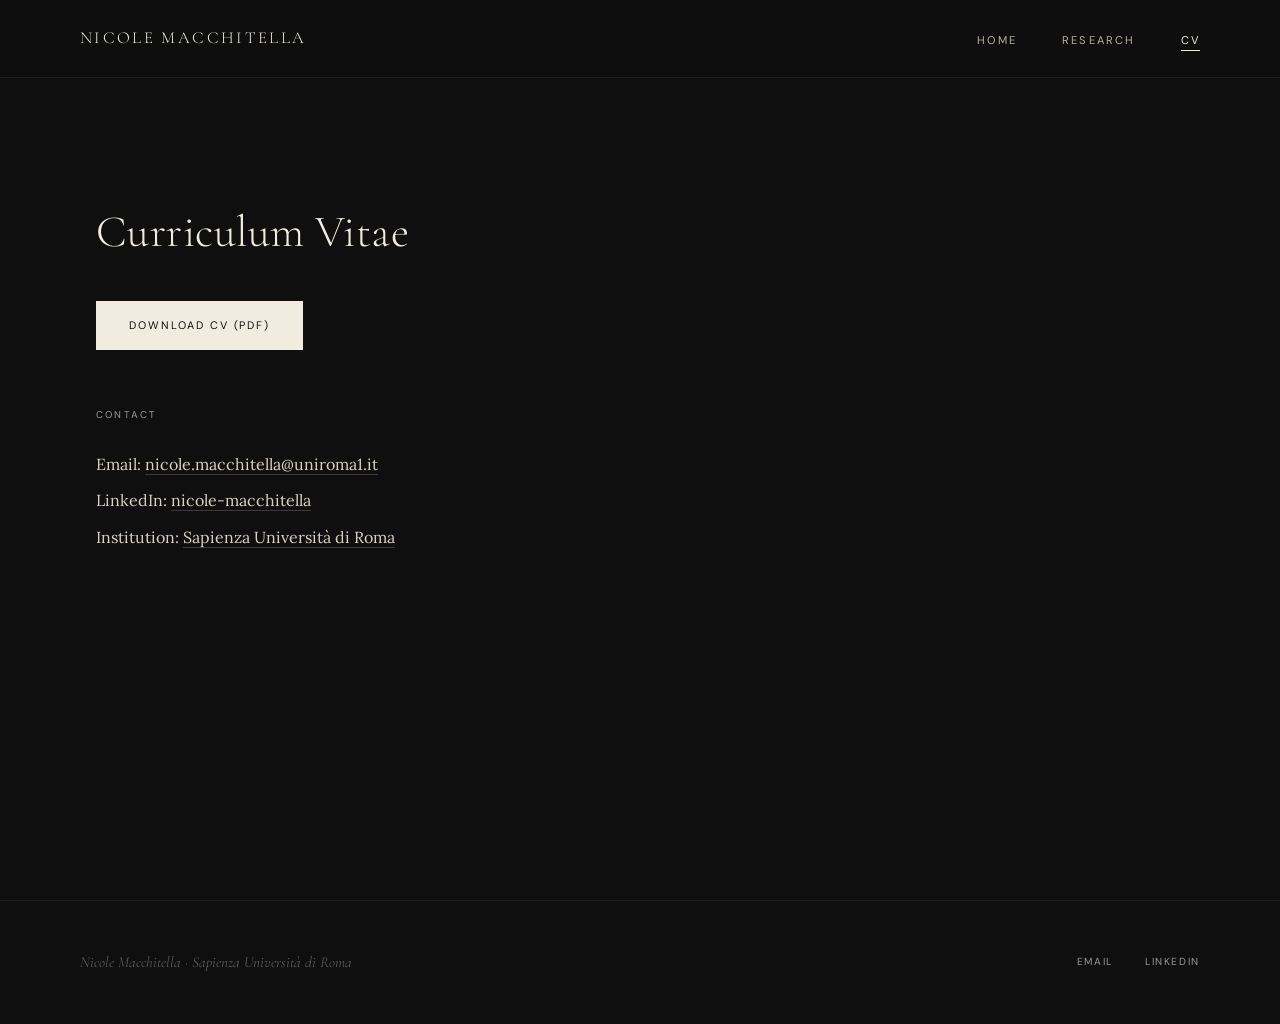
==== commit 6a607d83: "Add files via upload" ====
--- a/cv.html
+++ b/cv.html
@@ -4,8 +4,46 @@
   <meta charset="UTF-8"/>
   <meta name="viewport" content="width=device-width, initial-scale=1.0"/>
   <title>CV · Nicole Macchitella</title>
-  <link href="https://fonts.googleapis.com/css2?family=EB+Garamond:ital,wght@0,400;0,500;1,400&family=Cormorant+Garamond:ital,wght@0,300;0,400;1,300;1,400&family=Montserrat:wght@300;400;500&display=swap" rel="stylesheet"/>
+  <link href="https://fonts.googleapis.com/css2?family=Lora:ital,wght@0,400;0,500;1,400&family=Cormorant+Garamond:ital,wght@0,300;0,400;1,300;1,400&family=DM+Sans:wght@300;400;500&display=swap" rel="stylesheet"/>
   <link rel="stylesheet" href="style.css"/>
+  <style>
+    .cv-simple {
+      display: flex;
+      flex-direction: column;
+      gap: 3.5rem;
+    }
+
+    .contact-block { }
+
+    .contact-title {
+      font-family: 'DM Sans', sans-serif;
+      font-size: 0.62rem;
+      letter-spacing: 0.22em;
+      text-transform: uppercase;
+      color: var(--light-grey);
+      margin-bottom: 1.6rem;
+      font-weight: 400;
+    }
+
+    .contact-list {
+      display: flex;
+      flex-direction: column;
+      gap: 0.5rem;
+      font-size: 1rem;
+      color: var(--ivory-dim);
+      font-family: 'Lora', serif;
+    }
+
+    .contact-list a {
+      color: var(--ivory-dim);
+      text-decoration: none;
+      border-bottom: 1px solid rgba(242,236,224,0.2);
+      transition: color 0.25s, border-color 0.25s;
+    }
+    .contact-list a:hover { color: var(--ivory); border-color: var(--ivory); }
+
+    .cv-download-block { }
+  </style>
 </head>
 <body>
 
@@ -19,132 +57,26 @@
   </nav>
 
   <div class="page">
+    <div class="simple-hero">
 
-    <div class="page-hero">
-      <p class="page-tag">Background</p>
-      <h1 class="page-title">Curriculum <em>Vitae</em></h1>
-    </div>
+      <h1 class="simple-name">Curriculum Vitae</h1>
 
-    <div class="content">
+      <div class="cv-simple">
 
-      <!-- Education -->
-      <div class="cv-section">
-        <p class="cv-section-title">Education</p>
+        <div class="cv-download-block">
+          <a class="btn btn-primary" href="MacchitellaNicole_cv.pdf" download>Download CV (PDF)</a>
+        </div>
 
-        <div class="cv-entry">
-          <span class="cv-year">Nov. 2024 — Ongoing</span>
-          <div>
-            <p class="cv-entry-title">PhD in Economics</p>
-            <p class="cv-entry-sub">Sapienza Università di Roma · Department of Economics and Law<br>Research interests: Competition economics and industrial organization</p>
+        <div class="contact-block">
+          <p class="contact-title">Contact</p>
+          <div class="contact-list">
+            <p>Email: <a href="mailto:nicole.macchitella@uniroma1.it">nicole.macchitella@uniroma1.it</a></p>
+            <p>LinkedIn: <a href="https://www.linkedin.com/in/nicole-macchitella/" target="_blank">nicole-macchitella</a></p>
+            <p>Institution: <a href="https://www.uniroma1.it/" target="_blank">Sapienza Università di Roma</a></p>
           </div>
         </div>
 
-        <div class="cv-entry">
-          <span class="cv-year">Mar. 2023 — Feb. 2024</span>
-          <div>
-            <p class="cv-entry-title">Master II Level — Law and Economics of Antitrust, Regulation and Innovation</p>
-            <p class="cv-entry-sub">Università di Roma LUMSA · Final grade: 110/110<br>
-            Thesis: <em>Excessive Prices in the Pharmaceutical Sector: the Leadiant Case</em></p>
-          </div>
-        </div>
-
-        <div class="cv-entry">
-          <span class="cv-year">Sept. 2020 — Jul. 2022</span>
-          <div>
-            <p class="cv-entry-title">MSc in European Economy and Business Law</p>
-            <p class="cv-entry-sub">Università degli Studi di Roma "Tor Vergata" · Final grade: 110 cum laude/110<br>
-            Thesis: <em>EU Competition and US Antitrust Law: a comparative analysis</em></p>
-          </div>
-        </div>
-
-        <div class="cv-entry">
-          <span class="cv-year">Sept. 2021 — Feb. 2022</span>
-          <div>
-            <p class="cv-entry-title">Erasmus Exchange Programme</p>
-            <p class="cv-entry-sub">Univerzita Karlova · Prague, Czech Republic</p>
-          </div>
-        </div>
-
-        <div class="cv-entry">
-          <span class="cv-year">Sept. 2017 — Jul. 2020</span>
-          <div>
-            <p class="cv-entry-title">BSc in Business Administration and Economics</p>
-            <p class="cv-entry-sub">Università degli Studi di Roma "Tor Vergata" · Final grade: 108/110<br>
-            Thesis: <em>Gender Quotas and Corporate Law</em></p>
-          </div>
-        </div>
-
-        <div class="cv-entry">
-          <span class="cv-year">Sept. 2019 — Jan. 2020</span>
-          <div>
-            <p class="cv-entry-title">Erasmus Exchange Programme</p>
-            <p class="cv-entry-sub">Hochschule RheinMain · Wiesbaden, Germany</p>
-          </div>
-        </div>
       </div>
-
-      <!-- Publications -->
-      <div class="cv-section">
-        <p class="cv-section-title">Publications</p>
-
-        <div class="cv-entry">
-          <span class="cv-year">2025</span>
-          <div>
-            <p class="cv-entry-title">Money Illusion in Large Language Models: An Exploratory Replication Study</p>
-            <p class="cv-entry-sub">With M. Ciganovic and L. Panaccione · <em>Journal of Behavioral Economics for Policy</em>, Vol. 9(1), pp. 75–80</p>
-          </div>
-        </div>
-      </div>
-
-      <!-- Work Experience -->
-      <div class="cv-section">
-        <p class="cv-section-title">Work Experience</p>
-
-        <div class="cv-entry">
-          <span class="cv-year">Feb. 2024 — Feb. 2025</span>
-          <div>
-            <p class="cv-entry-title">Economic Intern</p>
-            <p class="cv-entry-sub">AGCM (Autorità Garante della Concorrenza e del Mercato) · Rome<br>
-            Manufacturing, agroalimentary, pharmaceutical and commercial distribution directorate (Competition 2). Support in investigations of anti-competitive behaviors and market analysis.</p>
-          </div>
-        </div>
-
-        <div class="cv-entry">
-          <span class="cv-year">Jun. 2022 — Dec. 2022</span>
-          <div>
-            <p class="cv-entry-title">Forensic Accounting & Fraud Investigation Intern</p>
-            <p class="cv-entry-sub">KPMG Italy · Rome<br>
-            Prevention and identification of economic and reputational risks arising from fraud and irregularities. Due diligence activities and support in civil and criminal proceedings.</p>
-          </div>
-        </div>
-      </div>
-
-      <!-- Languages & Skills -->
-      <div class="cv-section">
-        <p class="cv-section-title">Languages & Skills</p>
-
-        <div class="cv-entry">
-          <span class="cv-year">Languages</span>
-          <div>
-            <p class="cv-entry-title">Italian, English, Spanish, French</p>
-            <p class="cv-entry-sub">Native · Fluent (C1, Cambridge Certificate) · Elementary (A2) · Elementary</p>
-          </div>
-        </div>
-
-        <div class="cv-entry">
-          <span class="cv-year">IT Skills</span>
-          <div>
-            <p class="cv-entry-title">Python, R, Microsoft Office</p>
-            <p class="cv-entry-sub">Word, Excel, PowerPoint, Teams</p>
-          </div>
-        </div>
-      </div>
-
-      <!-- Download -->
-      <div class="cv-download">
-        <a class="btn btn-ghost" href="#">Download Full CV (PDF)</a>
-      </div>
-
     </div>
   </div>
 
@@ -152,7 +84,6 @@
     <p class="footer-copy">Nicole Macchitella · Sapienza Università di Roma</p>
     <div class="footer-links">
       <a class="footer-link" href="mailto:nicole.macchitella@uniroma1.it">Email</a>
-      <a class="footer-link" href="#" target="_blank">Google Scholar</a>
       <a class="footer-link" href="https://www.linkedin.com/in/nicole-macchitella/" target="_blank">LinkedIn</a>
     </div>
   </footer>
--- a/style.css
+++ b/style.css
@@ -17,8 +17,8 @@
 body {
   background: var(--black);
   color: var(--ivory-dim);
-  font-family: 'EB Garamond', serif;
-  font-size: 19px;
+  font-family: 'Lora', serif;
+  font-size: 18px;
   line-height: 1.8;
   min-height: 100vh;
 }
@@ -54,7 +54,7 @@
 }
 
 .nav-links a {
-  font-family: 'Montserrat', sans-serif;
+  font-family: 'DM Sans', sans-serif;
   font-weight: 400;
   font-size: 0.7rem;
   letter-spacing: 0.2em;
@@ -101,7 +101,7 @@
 }
 
 .hero-tag {
-  font-family: 'Montserrat', sans-serif;
+  font-family: 'DM Sans', sans-serif;
   font-size: 0.68rem;
   font-weight: 400;
   letter-spacing: 0.24em;
@@ -140,7 +140,7 @@
 }
 
 .hero-affiliation {
-  font-family: 'Montserrat', sans-serif;
+  font-family: 'DM Sans', sans-serif;
   font-size: 0.7rem;
   letter-spacing: 0.14em;
   color: var(--light-grey);
@@ -163,7 +163,7 @@
 }
 
 .btn {
-  font-family: 'Montserrat', sans-serif;
+  font-family: 'DM Sans', sans-serif;
   font-size: 0.68rem;
   font-weight: 400;
   letter-spacing: 0.18em;
@@ -208,7 +208,7 @@
 }
 
 .info-card-label {
-  font-family: 'Montserrat', sans-serif;
+  font-family: 'DM Sans', sans-serif;
   font-size: 0.6rem;
   letter-spacing: 0.24em;
   text-transform: uppercase;
@@ -244,9 +244,124 @@
   color: var(--ivory);
   font-weight: 500;
   font-size: 0.88rem;
-  font-family: 'Montserrat', sans-serif;
+  font-family: 'DM Sans', sans-serif;
   letter-spacing: 0.05em;
   margin-bottom: 0.2rem;
+}
+
+/* ── SIMPLE LAYOUT (home + research) ── */
+.simple-hero {
+  max-width: 680px;
+  padding: 7rem 6rem 6rem;
+  animation: fadeUp 0.8s ease both;
+}
+
+.simple-name {
+  font-family: 'Cormorant Garamond', serif;
+  font-size: clamp(2rem, 3.5vw, 2.8rem);
+  font-weight: 300;
+  color: var(--ivory);
+  margin-bottom: 1.8rem;
+  letter-spacing: 0.01em;
+}
+
+.simple-bio {
+  font-size: 1.05rem;
+  color: var(--ivory-dim);
+  line-height: 1.85;
+  margin-bottom: 0.8rem;
+}
+
+.simple-bio a {
+  color: var(--ivory-dim);
+  text-decoration: none;
+  border-bottom: 1px solid rgba(242,236,224,0.3);
+  transition: color 0.25s, border-color 0.25s;
+}
+.simple-bio a:hover { color: var(--ivory); border-color: var(--ivory); }
+
+.simple-contact {
+  margin-top: 2.2rem;
+  display: flex;
+  flex-direction: column;
+  gap: 0.4rem;
+  font-size: 1rem;
+  color: var(--ivory-dim);
+}
+
+.simple-contact a {
+  color: var(--ivory-dim);
+  text-decoration: none;
+  border-bottom: 1px solid rgba(242,236,224,0.25);
+  transition: color 0.25s, border-color 0.25s;
+}
+.simple-contact a:hover { color: var(--ivory); border-color: var(--ivory); }
+
+/* ── RESEARCH ENTRIES ── */
+.research-section {
+  margin-top: 3rem;
+  padding-top: 2.5rem;
+  border-top: 1px solid rgba(242,236,224,0.08);
+}
+
+.research-section-title {
+  font-family: 'DM Sans', sans-serif;
+  font-size: 0.65rem;
+  letter-spacing: 0.22em;
+  text-transform: uppercase;
+  color: var(--light-grey);
+  margin-bottom: 1.6rem;
+  font-weight: 400;
+}
+
+.research-entry {
+  margin-bottom: 2rem;
+}
+
+.research-entry-title {
+  font-family: 'Cormorant Garamond', serif;
+  font-size: 1.15rem;
+  color: var(--ivory);
+  font-weight: 400;
+  line-height: 1.4;
+  margin-bottom: 0.4rem;
+}
+
+.research-entry-meta {
+  font-size: 0.9rem;
+  color: var(--ivory-faint);
+  margin-bottom: 0.7rem;
+  line-height: 1.6;
+}
+
+.research-entry-abstract {
+  font-size: 0.97rem;
+  color: var(--ivory-dim);
+  line-height: 1.8;
+  margin-bottom: 0.8rem;
+}
+
+.research-entry-links a {
+  font-family: 'DM Sans', sans-serif;
+  font-size: 0.65rem;
+  letter-spacing: 0.16em;
+  text-transform: uppercase;
+  color: var(--light-grey);
+  text-decoration: none;
+  border-bottom: 1px solid rgba(153,153,153,0.35);
+  transition: color 0.25s, border-color 0.25s;
+  margin-right: 1.2rem;
+}
+.research-entry-links a:hover { color: var(--ivory); border-color: var(--ivory); }
+
+.research-placeholder {
+  font-size: 0.97rem;
+  color: var(--grey);
+  font-style: italic;
+}
+
+@media (max-width: 860px) {
+  .simple-hero { padding: 5rem 2rem 4rem; }
 }
 
 /* ── INNER PAGE HERO ── */
@@ -257,7 +372,7 @@
 }
 
 .page-tag {
-  font-family: 'Montserrat', sans-serif;
+  font-family: 'DM Sans', sans-serif;
   font-size: 0.66rem;
   letter-spacing: 0.26em;
   text-transform: uppercase;
@@ -298,7 +413,7 @@
 .papers-group { margin-bottom: 3.5rem; }
 
 .papers-group-title {
-  font-family: 'Montserrat', sans-serif;
+  font-family: 'DM Sans', sans-serif;
   font-size: 0.62rem;
   letter-spacing: 0.24em;
   text-transform: uppercase;
@@ -317,7 +432,7 @@
 }
 
 .paper-year {
-  font-family: 'Montserrat', sans-serif;
+  font-family: 'DM Sans', sans-serif;
   font-size: 0.66rem;
   color: var(--grey);
   letter-spacing: 0.08em;
@@ -343,7 +458,7 @@
 .paper-links { display: flex; gap: 1.4rem; }
 
 .paper-link {
-  font-family: 'Montserrat', sans-serif;
+  font-family: 'DM Sans', sans-serif;
   font-size: 0.62rem;
   letter-spacing: 0.16em;
   text-transform: uppercase;
@@ -358,7 +473,7 @@
 .cv-section { margin-bottom: 4rem; }
 
 .cv-section-title {
-  font-family: 'Montserrat', sans-serif;
+  font-family: 'DM Sans', sans-serif;
   font-size: 0.62rem;
   letter-spacing: 0.24em;
   text-transform: uppercase;
@@ -377,7 +492,7 @@
 }
 
 .cv-year {
-  font-family: 'Montserrat', sans-serif;
+  font-family: 'DM Sans', sans-serif;
   font-size: 0.68rem;
   color: var(--grey);
   letter-spacing: 0.08em;
@@ -422,7 +537,7 @@
 }
 
 .footer-link {
-  font-family: 'Montserrat', sans-serif;
+  font-family: 'DM Sans', sans-serif;
   font-size: 0.64rem;
   letter-spacing: 0.16em;
   text-transform: uppercase;
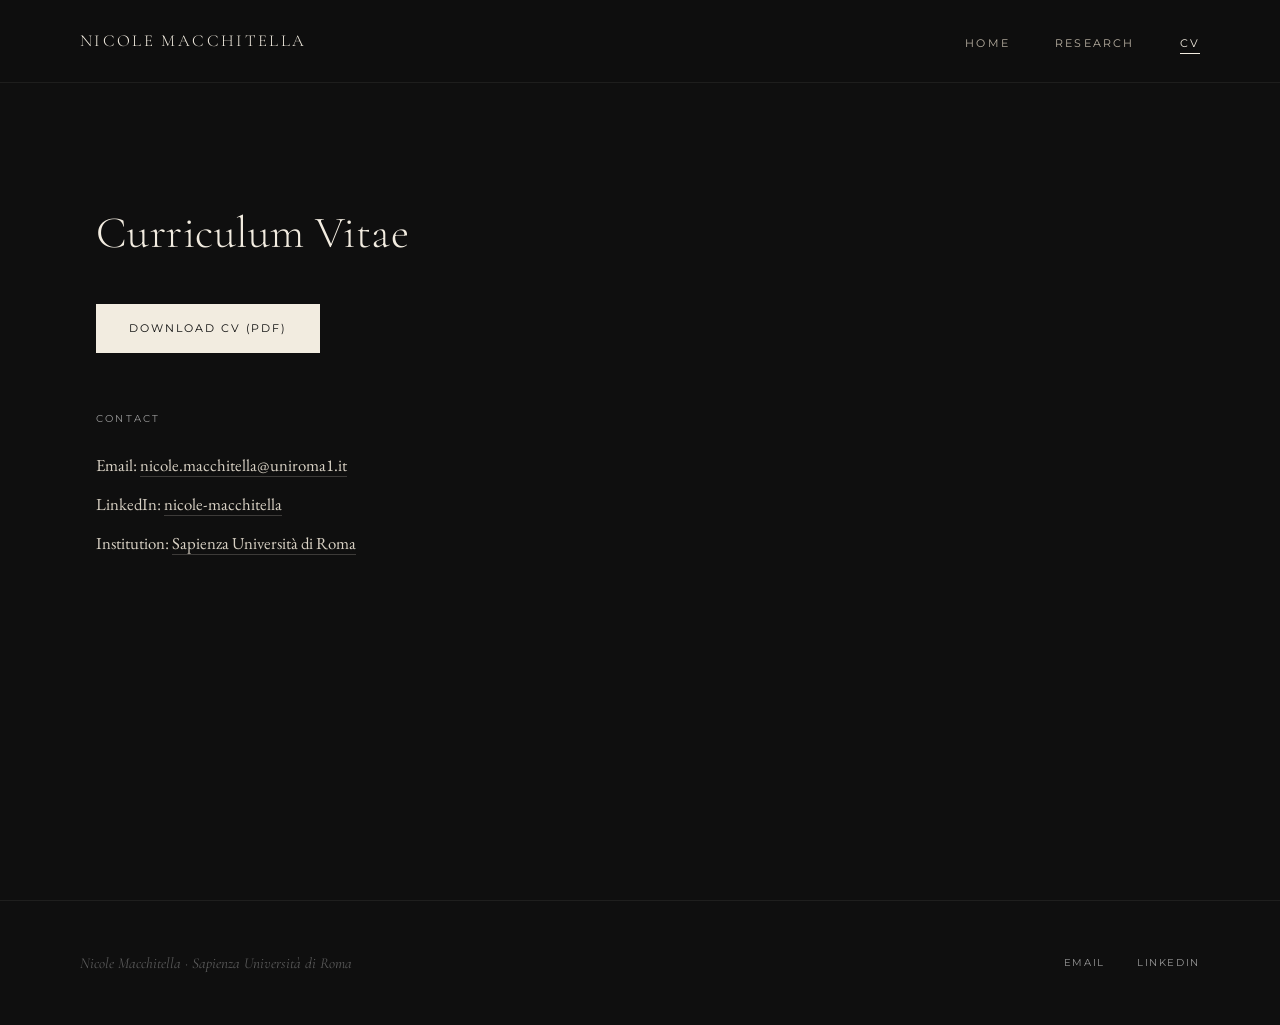
==== commit 03903bad: "Add files via upload" ====
--- a/cv.html
+++ b/cv.html
@@ -4,46 +4,8 @@
   <meta charset="UTF-8"/>
   <meta name="viewport" content="width=device-width, initial-scale=1.0"/>
   <title>CV · Nicole Macchitella</title>
-  <link href="https://fonts.googleapis.com/css2?family=Lora:ital,wght@0,400;0,500;1,400&family=Cormorant+Garamond:ital,wght@0,300;0,400;1,300;1,400&family=DM+Sans:wght@300;400;500&display=swap" rel="stylesheet"/>
+  <link href="https://fonts.googleapis.com/css2?family=EB+Garamond:ital,wght@0,400;0,500;1,400&family=Cormorant+Garamond:ital,wght@0,300;0,400;1,300;1,400&family=Montserrat:wght@300;400;500&display=swap" rel="stylesheet"/>
   <link rel="stylesheet" href="style.css"/>
-  <style>
-    .cv-simple {
-      display: flex;
-      flex-direction: column;
-      gap: 3.5rem;
-    }
-
-    .contact-block { }
-
-    .contact-title {
-      font-family: 'DM Sans', sans-serif;
-      font-size: 0.62rem;
-      letter-spacing: 0.22em;
-      text-transform: uppercase;
-      color: var(--light-grey);
-      margin-bottom: 1.6rem;
-      font-weight: 400;
-    }
-
-    .contact-list {
-      display: flex;
-      flex-direction: column;
-      gap: 0.5rem;
-      font-size: 1rem;
-      color: var(--ivory-dim);
-      font-family: 'Lora', serif;
-    }
-
-    .contact-list a {
-      color: var(--ivory-dim);
-      text-decoration: none;
-      border-bottom: 1px solid rgba(242,236,224,0.2);
-      transition: color 0.25s, border-color 0.25s;
-    }
-    .contact-list a:hover { color: var(--ivory); border-color: var(--ivory); }
-
-    .cv-download-block { }
-  </style>
 </head>
 <body>
 
@@ -63,11 +25,11 @@
 
       <div class="cv-simple">
 
-        <div class="cv-download-block">
+        <div>
           <a class="btn btn-primary" href="MacchitellaNicole_cv.pdf" download>Download CV (PDF)</a>
         </div>
 
-        <div class="contact-block">
+        <div>
           <p class="contact-title">Contact</p>
           <div class="contact-list">
             <p>Email: <a href="mailto:nicole.macchitella@uniroma1.it">nicole.macchitella@uniroma1.it</a></p>
--- a/style.css
+++ b/style.css
@@ -17,9 +17,9 @@
 body {
   background: var(--black);
   color: var(--ivory-dim);
-  font-family: 'Lora', serif;
-  font-size: 18px;
-  line-height: 1.8;
+  font-family: 'EB Garamond', serif;
+  font-size: 20px;
+  line-height: 1.85;
   min-height: 100vh;
 }
 
@@ -54,7 +54,7 @@
 }
 
 .nav-links a {
-  font-family: 'DM Sans', sans-serif;
+  font-family: 'Montserrat', sans-serif;
   font-weight: 400;
   font-size: 0.7rem;
   letter-spacing: 0.2em;
@@ -85,171 +85,7 @@
   min-height: 100vh;
 }
 
-/* ── HERO (index only) ── */
-.hero {
-  display: grid;
-  grid-template-columns: 1fr 1fr;
-  min-height: calc(100vh - 80px);
-}
-
-.hero-left {
-  display: flex;
-  flex-direction: column;
-  justify-content: center;
-  padding: 5rem 4rem 5rem 6rem;
-  animation: fadeUp 0.9s ease both;
-}
-
-.hero-tag {
-  font-family: 'DM Sans', sans-serif;
-  font-size: 0.68rem;
-  font-weight: 400;
-  letter-spacing: 0.24em;
-  text-transform: uppercase;
-  color: var(--light-grey);
-  margin-bottom: 1.6rem;
-}
-
-.hero-name {
-  font-family: 'Cormorant Garamond', serif;
-  font-size: clamp(3rem, 4.5vw, 4.4rem);
-  font-weight: 300;
-  line-height: 1.08;
-  color: var(--ivory);
-  margin-bottom: 0.2rem;
-}
-
-.hero-name em {
-  font-style: italic;
-  color: var(--ivory-dim);
-}
-
-.hero-divider {
-  width: 44px;
-  height: 1px;
-  background: var(--ivory-faint);
-  margin: 2rem 0;
-}
-
-.hero-bio {
-  font-size: 1.08rem;
-  color: var(--ivory-dim);
-  max-width: 420px;
-  margin-bottom: 1.8rem;
-  line-height: 1.85;
-}
-
-.hero-affiliation {
-  font-family: 'DM Sans', sans-serif;
-  font-size: 0.7rem;
-  letter-spacing: 0.14em;
-  color: var(--light-grey);
-  text-transform: uppercase;
-}
-
-.hero-affiliation a {
-  color: var(--ivory-faint);
-  text-decoration: none;
-  border-bottom: 1px solid rgba(242,236,224,0.25);
-  transition: color 0.25s, border-color 0.25s;
-}
-.hero-affiliation a:hover { color: var(--ivory); border-color: var(--ivory); }
-
-.hero-cta {
-  display: flex;
-  gap: 1.2rem;
-  margin-top: 2.8rem;
-  flex-wrap: wrap;
-}
-
-.btn {
-  font-family: 'DM Sans', sans-serif;
-  font-size: 0.68rem;
-  font-weight: 400;
-  letter-spacing: 0.18em;
-  text-transform: uppercase;
-  text-decoration: none;
-  padding: 0.85rem 2rem;
-  border: 1px solid;
-  transition: all 0.28s;
-  display: inline-block;
-  cursor: pointer;
-}
-
-.btn-primary {
-  background: var(--ivory);
-  color: var(--black);
-  border-color: var(--ivory);
-}
-.btn-primary:hover { background: transparent; color: var(--ivory); }
-
-.btn-ghost {
-  background: transparent;
-  color: var(--ivory-dim);
-  border-color: rgba(242,236,224,0.28);
-}
-.btn-ghost:hover { color: var(--ivory); border-color: var(--ivory); }
-
-.hero-right {
-  display: flex;
-  align-items: center;
-  justify-content: center;
-  padding: 5rem 6rem 5rem 2rem;
-  animation: fadeUp 0.9s 0.15s ease both;
-  opacity: 0;
-}
-
-.info-card {
-  border: 1px solid rgba(242,236,224,0.1);
-  padding: 2.8rem;
-  background: rgba(255,255,255,0.02);
-  width: 100%;
-  max-width: 340px;
-}
-
-.info-card-label {
-  font-family: 'DM Sans', sans-serif;
-  font-size: 0.6rem;
-  letter-spacing: 0.24em;
-  text-transform: uppercase;
-  color: var(--light-grey);
-  margin-bottom: 1.4rem;
-}
-
-.info-item {
-  padding: 1rem 0;
-  border-bottom: 1px solid rgba(242,236,224,0.07);
-  display: flex;
-  gap: 1rem;
-  align-items: flex-start;
-}
-.info-item:last-child { border-bottom: none; }
-
-.info-dot {
-  width: 4px; height: 4px;
-  border-radius: 50%;
-  background: var(--ivory-faint);
-  margin-top: 0.65rem;
-  flex-shrink: 0;
-}
-
-.info-text {
-  font-size: 0.97rem;
-  color: var(--ivory-dim);
-  line-height: 1.5;
-}
-
-.info-text strong {
-  display: block;
-  color: var(--ivory);
-  font-weight: 500;
-  font-size: 0.88rem;
-  font-family: 'DM Sans', sans-serif;
-  letter-spacing: 0.05em;
-  margin-bottom: 0.2rem;
-}
-
-/* ── SIMPLE LAYOUT (home + research) ── */
+/* ── SIMPLE LAYOUT ── */
 .simple-hero {
   max-width: 680px;
   padding: 7rem 6rem 6rem;
@@ -266,10 +102,10 @@
 }
 
 .simple-bio {
-  font-size: 1.05rem;
-  color: var(--ivory-dim);
-  line-height: 1.85;
-  margin-bottom: 0.8rem;
+  font-size: 1.08rem;
+  color: var(--ivory-dim);
+  line-height: 1.9;
+  margin-bottom: 0.7rem;
 }
 
 .simple-bio a {
@@ -281,11 +117,11 @@
 .simple-bio a:hover { color: var(--ivory); border-color: var(--ivory); }
 
 .simple-contact {
-  margin-top: 2.2rem;
+  margin-top: 2.4rem;
   display: flex;
   flex-direction: column;
-  gap: 0.4rem;
-  font-size: 1rem;
+  gap: 0.45rem;
+  font-size: 1.05rem;
   color: var(--ivory-dim);
 }
 
@@ -297,7 +133,36 @@
 }
 .simple-contact a:hover { color: var(--ivory); border-color: var(--ivory); }
 
-/* ── RESEARCH ENTRIES ── */
+/* ── BUTTONS ── */
+.btn {
+  font-family: 'Montserrat', sans-serif;
+  font-size: 0.68rem;
+  font-weight: 400;
+  letter-spacing: 0.18em;
+  text-transform: uppercase;
+  text-decoration: none;
+  padding: 0.85rem 2rem;
+  border: 1px solid;
+  transition: all 0.28s;
+  display: inline-block;
+  cursor: pointer;
+}
+
+.btn-primary {
+  background: var(--ivory);
+  color: var(--black);
+  border-color: var(--ivory);
+}
+.btn-primary:hover { background: transparent; color: var(--ivory); }
+
+.btn-ghost {
+  background: transparent;
+  color: var(--ivory-dim);
+  border-color: rgba(242,236,224,0.28);
+}
+.btn-ghost:hover { color: var(--ivory); border-color: var(--ivory); }
+
+/* ── RESEARCH ── */
 .research-section {
   margin-top: 3rem;
   padding-top: 2.5rem;
@@ -305,44 +170,42 @@
 }
 
 .research-section-title {
-  font-family: 'DM Sans', sans-serif;
+  font-family: 'Montserrat', sans-serif;
   font-size: 0.65rem;
   letter-spacing: 0.22em;
   text-transform: uppercase;
   color: var(--light-grey);
-  margin-bottom: 1.6rem;
-  font-weight: 400;
-}
-
-.research-entry {
-  margin-bottom: 2rem;
-}
+  margin-bottom: 1.8rem;
+  font-weight: 400;
+}
+
+.research-entry { margin-bottom: 2rem; }
 
 .research-entry-title {
   font-family: 'Cormorant Garamond', serif;
-  font-size: 1.15rem;
+  font-size: 1.2rem;
   color: var(--ivory);
   font-weight: 400;
   line-height: 1.4;
-  margin-bottom: 0.4rem;
+  margin-bottom: 0.45rem;
 }
 
 .research-entry-meta {
-  font-size: 0.9rem;
+  font-size: 0.95rem;
   color: var(--ivory-faint);
-  margin-bottom: 0.7rem;
-  line-height: 1.6;
+  margin-bottom: 0.8rem;
+  line-height: 1.65;
 }
 
 .research-entry-abstract {
-  font-size: 0.97rem;
-  color: var(--ivory-dim);
-  line-height: 1.8;
-  margin-bottom: 0.8rem;
+  font-size: 1rem;
+  color: var(--ivory-dim);
+  line-height: 1.85;
+  margin-bottom: 0.9rem;
 }
 
 .research-entry-links a {
-  font-family: 'DM Sans', sans-serif;
+  font-family: 'Montserrat', sans-serif;
   font-size: 0.65rem;
   letter-spacing: 0.16em;
   text-transform: uppercase;
@@ -355,165 +218,43 @@
 .research-entry-links a:hover { color: var(--ivory); border-color: var(--ivory); }
 
 .research-placeholder {
-  font-size: 0.97rem;
+  font-size: 1rem;
   color: var(--grey);
   font-style: italic;
 }
 
-@media (max-width: 860px) {
-  .simple-hero { padding: 5rem 2rem 4rem; }
-}
-
-/* ── INNER PAGE HERO ── */
-.page-hero {
-  padding: 5rem 6rem 4rem;
-  border-bottom: 1px solid rgba(242,236,224,0.07);
-  animation: fadeUp 0.8s ease both;
-}
-
-.page-tag {
-  font-family: 'DM Sans', sans-serif;
-  font-size: 0.66rem;
-  letter-spacing: 0.26em;
+/* ── CV PAGE ── */
+.cv-simple {
+  display: flex;
+  flex-direction: column;
+  gap: 3.5rem;
+}
+
+.contact-title {
+  font-family: 'Montserrat', sans-serif;
+  font-size: 0.62rem;
+  letter-spacing: 0.22em;
   text-transform: uppercase;
   color: var(--light-grey);
-  margin-bottom: 1.2rem;
-}
-
-.page-title {
-  font-family: 'Cormorant Garamond', serif;
-  font-size: clamp(2.4rem, 4vw, 3.6rem);
-  font-weight: 300;
-  color: var(--ivory);
-  line-height: 1.1;
-}
-
-.page-title em { font-style: italic; color: var(--ivory-dim); }
-
-/* ── CONTENT AREA ── */
-.content {
-  max-width: 820px;
-  margin: 0 auto;
-  padding: 5rem 6rem;
-  animation: fadeUp 0.8s 0.1s ease both;
-  opacity: 0;
-}
-
-/* ── RESEARCH ── */
-.research-intro {
-  font-size: 1.08rem;
-  color: var(--ivory-dim);
-  margin-bottom: 3.5rem;
-  font-style: italic;
-  line-height: 1.85;
-  border-left: 2px solid rgba(242,236,224,0.15);
-  padding-left: 1.5rem;
-}
-
-.papers-group { margin-bottom: 3.5rem; }
-
-.papers-group-title {
-  font-family: 'DM Sans', sans-serif;
-  font-size: 0.62rem;
-  letter-spacing: 0.24em;
-  text-transform: uppercase;
-  color: var(--light-grey);
-  margin-bottom: 1.5rem;
-  padding-bottom: 0.8rem;
-  border-bottom: 1px solid rgba(242,236,224,0.1);
-}
-
-.paper {
-  padding: 2rem 0;
-  border-bottom: 1px solid rgba(242,236,224,0.07);
-  display: grid;
-  grid-template-columns: 56px 1fr;
-  gap: 2rem;
-}
-
-.paper-year {
-  font-family: 'DM Sans', sans-serif;
-  font-size: 0.66rem;
-  color: var(--grey);
-  letter-spacing: 0.08em;
-  padding-top: 0.25rem;
-}
-
-.paper-title {
-  font-family: 'Cormorant Garamond', serif;
-  font-size: 1.22rem;
-  font-weight: 400;
-  color: var(--ivory);
-  margin-bottom: 0.5rem;
-  line-height: 1.35;
-}
-
-.paper-desc {
-  font-size: 0.95rem;
-  color: var(--ivory-faint);
-  line-height: 1.75;
-  margin-bottom: 0.8rem;
-}
-
-.paper-links { display: flex; gap: 1.4rem; }
-
-.paper-link {
-  font-family: 'DM Sans', sans-serif;
-  font-size: 0.62rem;
-  letter-spacing: 0.16em;
-  text-transform: uppercase;
-  color: var(--light-grey);
-  text-decoration: none;
-  border-bottom: 1px solid rgba(153,153,153,0.35);
+  margin-bottom: 1.4rem;
+  font-weight: 400;
+}
+
+.contact-list {
+  display: flex;
+  flex-direction: column;
+  gap: 0.5rem;
+  font-size: 1.05rem;
+  color: var(--ivory-dim);
+}
+
+.contact-list a {
+  color: var(--ivory-dim);
+  text-decoration: none;
+  border-bottom: 1px solid rgba(242,236,224,0.2);
   transition: color 0.25s, border-color 0.25s;
 }
-.paper-link:hover { color: var(--ivory); border-color: var(--ivory); }
-
-/* ── CV ── */
-.cv-section { margin-bottom: 4rem; }
-
-.cv-section-title {
-  font-family: 'DM Sans', sans-serif;
-  font-size: 0.62rem;
-  letter-spacing: 0.24em;
-  text-transform: uppercase;
-  color: var(--light-grey);
-  margin-bottom: 1.8rem;
-  padding-bottom: 0.8rem;
-  border-bottom: 1px solid rgba(242,236,224,0.1);
-}
-
-.cv-entry {
-  display: grid;
-  grid-template-columns: 120px 1fr;
-  gap: 1.5rem;
-  padding: 1.4rem 0;
-  border-bottom: 1px solid rgba(242,236,224,0.06);
-}
-
-.cv-year {
-  font-family: 'DM Sans', sans-serif;
-  font-size: 0.68rem;
-  color: var(--grey);
-  letter-spacing: 0.08em;
-  padding-top: 0.2rem;
-  line-height: 1.5;
-}
-
-.cv-entry-title {
-  font-family: 'Cormorant Garamond', serif;
-  font-size: 1.12rem;
-  color: var(--ivory);
-  font-weight: 400;
-  margin-bottom: 0.15rem;
-}
-
-.cv-entry-sub {
-  font-size: 0.92rem;
-  color: var(--ivory-faint);
-}
-
-.cv-download { margin-top: 3.5rem; }
+.contact-list a:hover { color: var(--ivory); border-color: var(--ivory); }
 
 /* ── FOOTER ── */
 footer {
@@ -537,7 +278,7 @@
 }
 
 .footer-link {
-  font-family: 'DM Sans', sans-serif;
+  font-family: 'Montserrat', sans-serif;
   font-size: 0.64rem;
   letter-spacing: 0.16em;
   text-transform: uppercase;
@@ -557,17 +298,6 @@
 @media (max-width: 860px) {
   nav { padding: 1.2rem 1.8rem; }
   .nav-links { gap: 1.6rem; }
-
-  .hero { grid-template-columns: 1fr; }
-  .hero-left { padding: 4rem 2rem 2rem; }
-  .hero-right { padding: 2rem; justify-content: flex-start; }
-  .info-card { max-width: 100%; }
-
-  .page-hero { padding: 4rem 2rem 3rem; }
-  .content { padding: 3.5rem 2rem; }
-
-  .paper { grid-template-columns: 1fr; gap: 0.5rem; }
-  .cv-entry { grid-template-columns: 1fr; gap: 0.3rem; }
-
+  .simple-hero { padding: 5rem 2rem 4rem; }
   footer { flex-direction: column; gap: 1.4rem; padding: 2.5rem 2rem; text-align: center; }
 }
